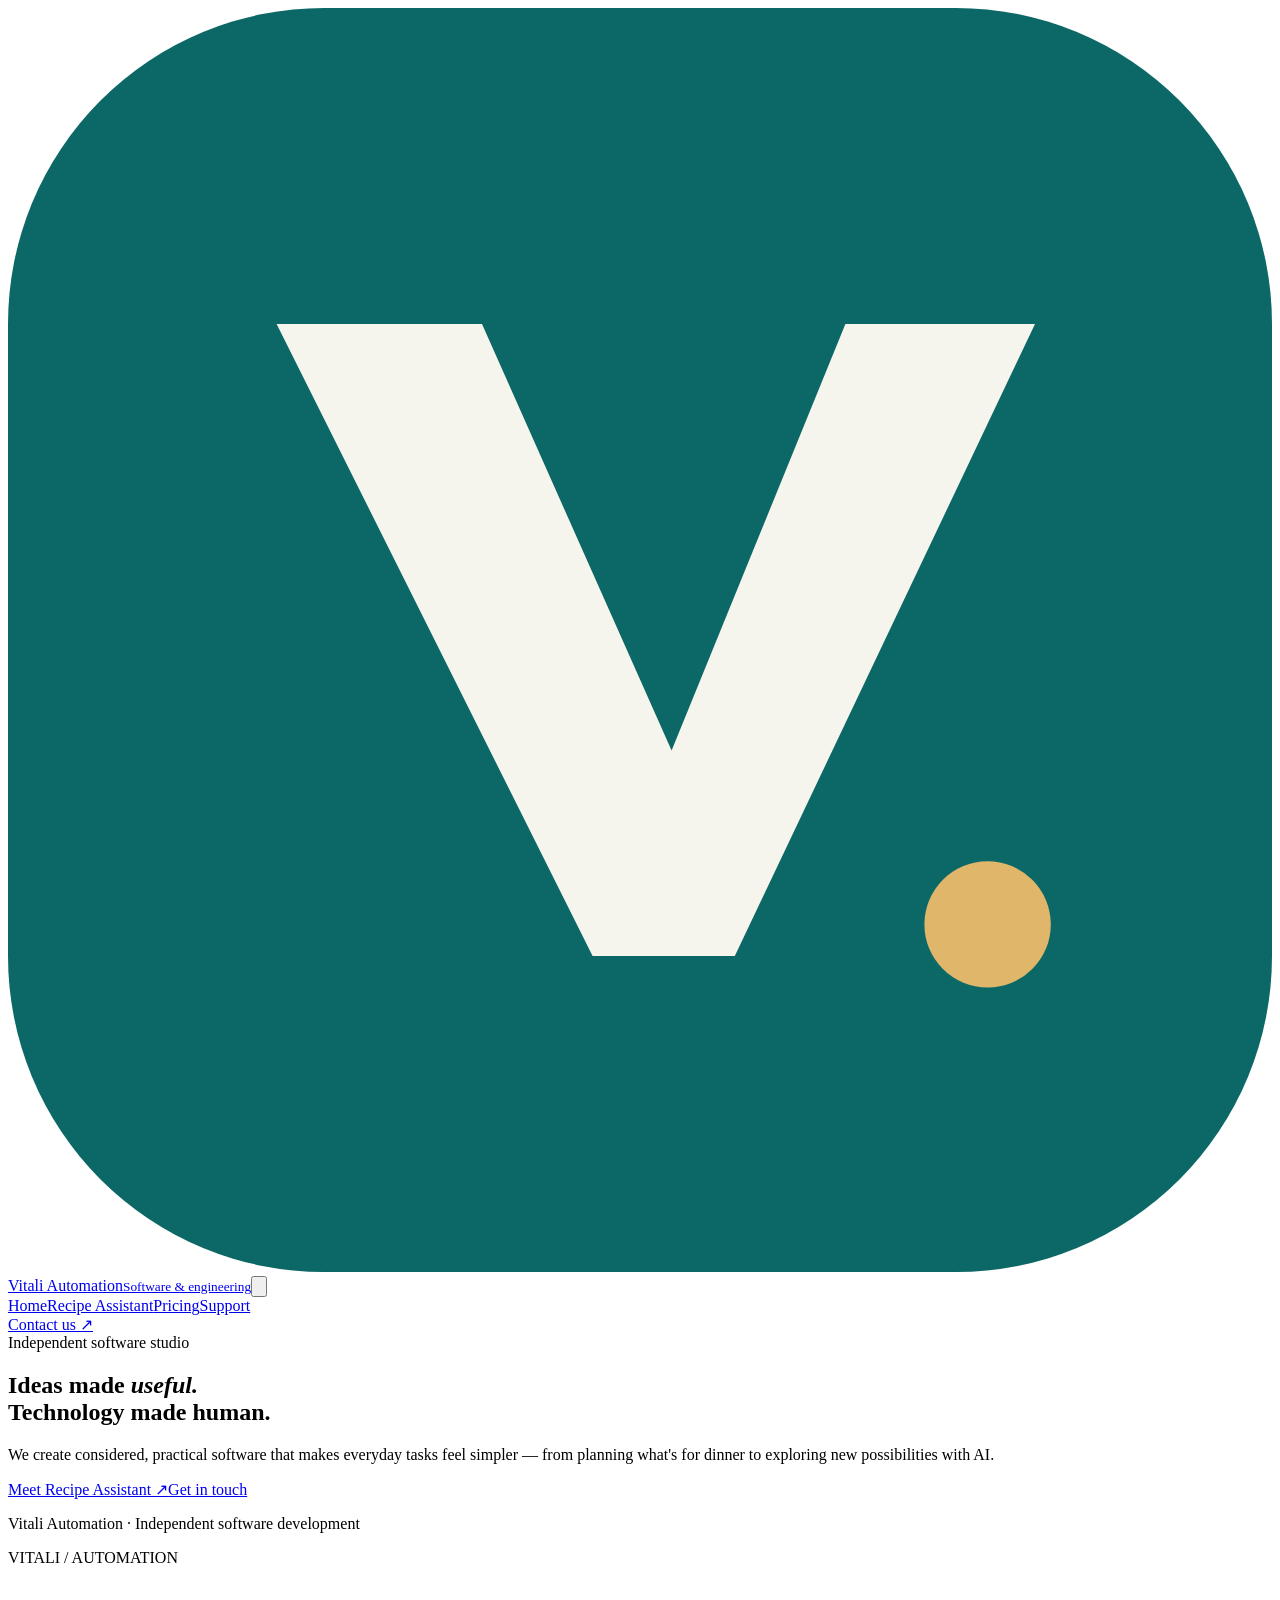
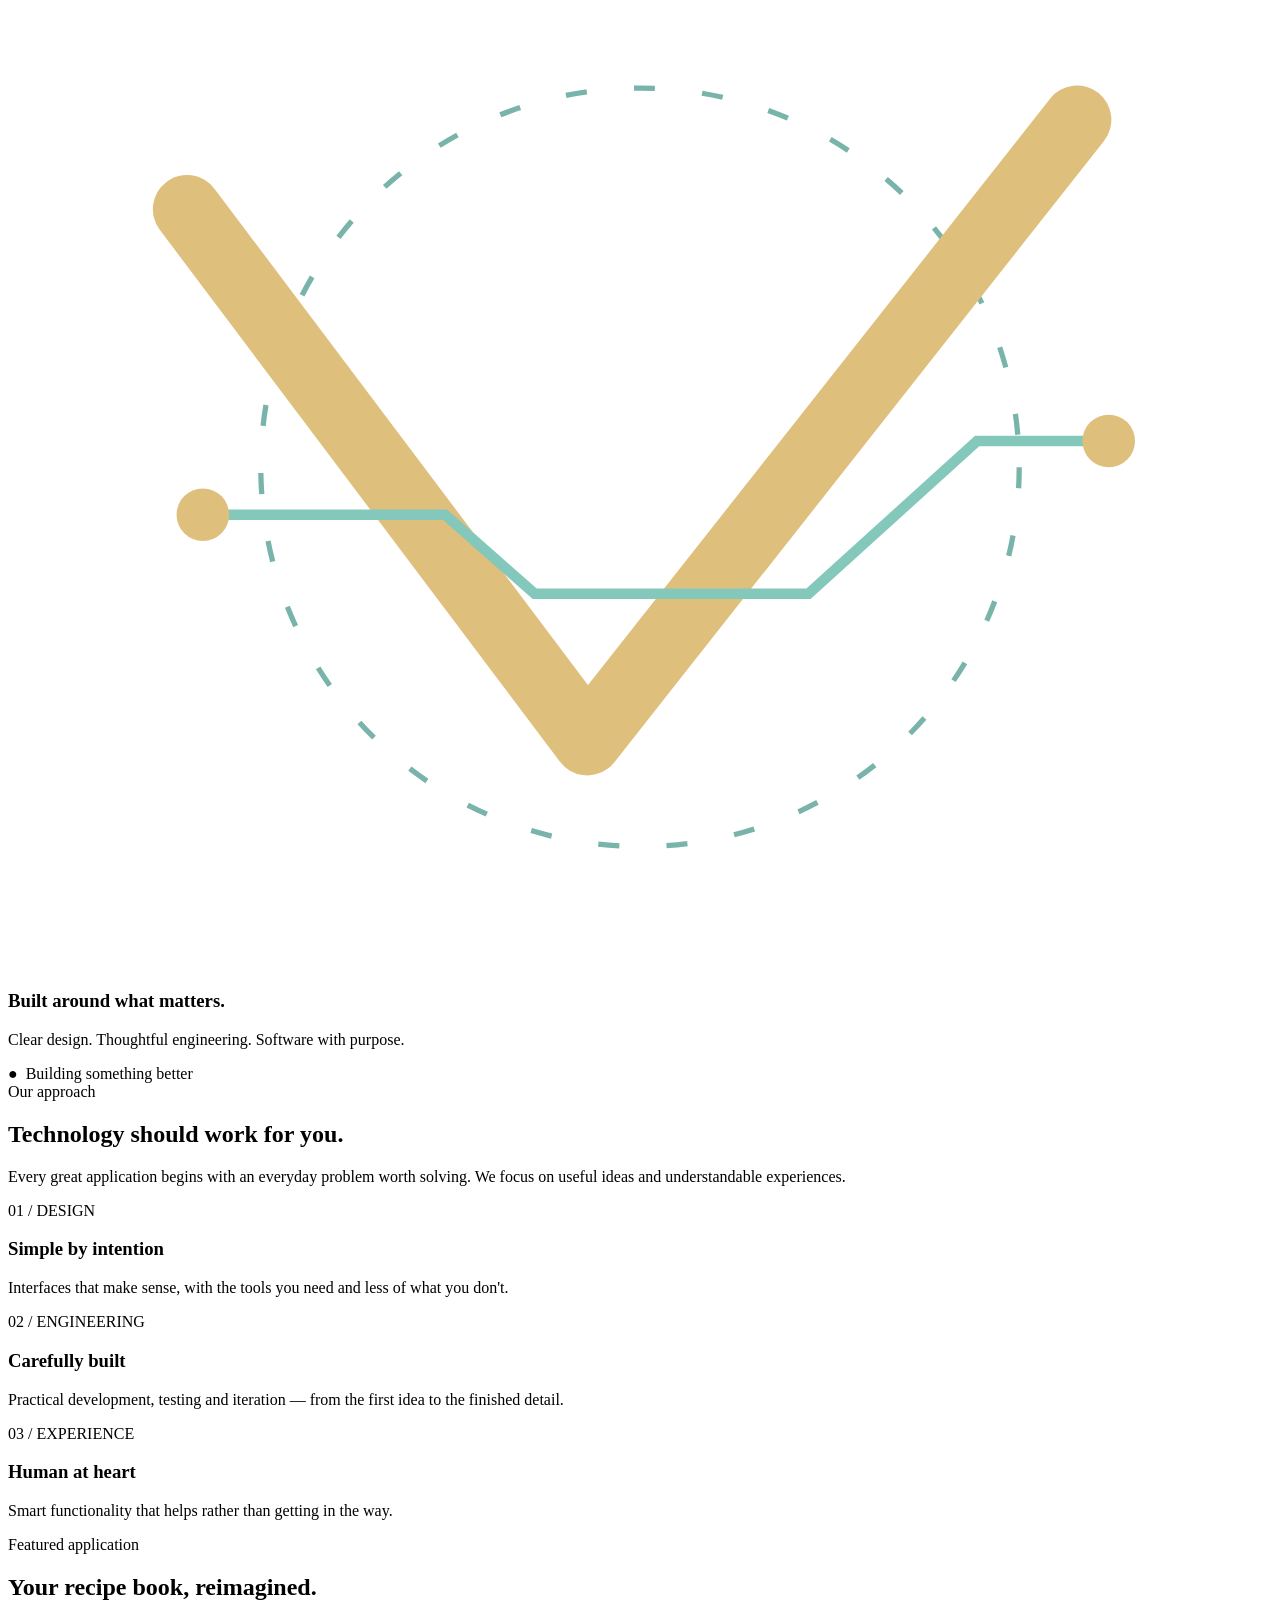
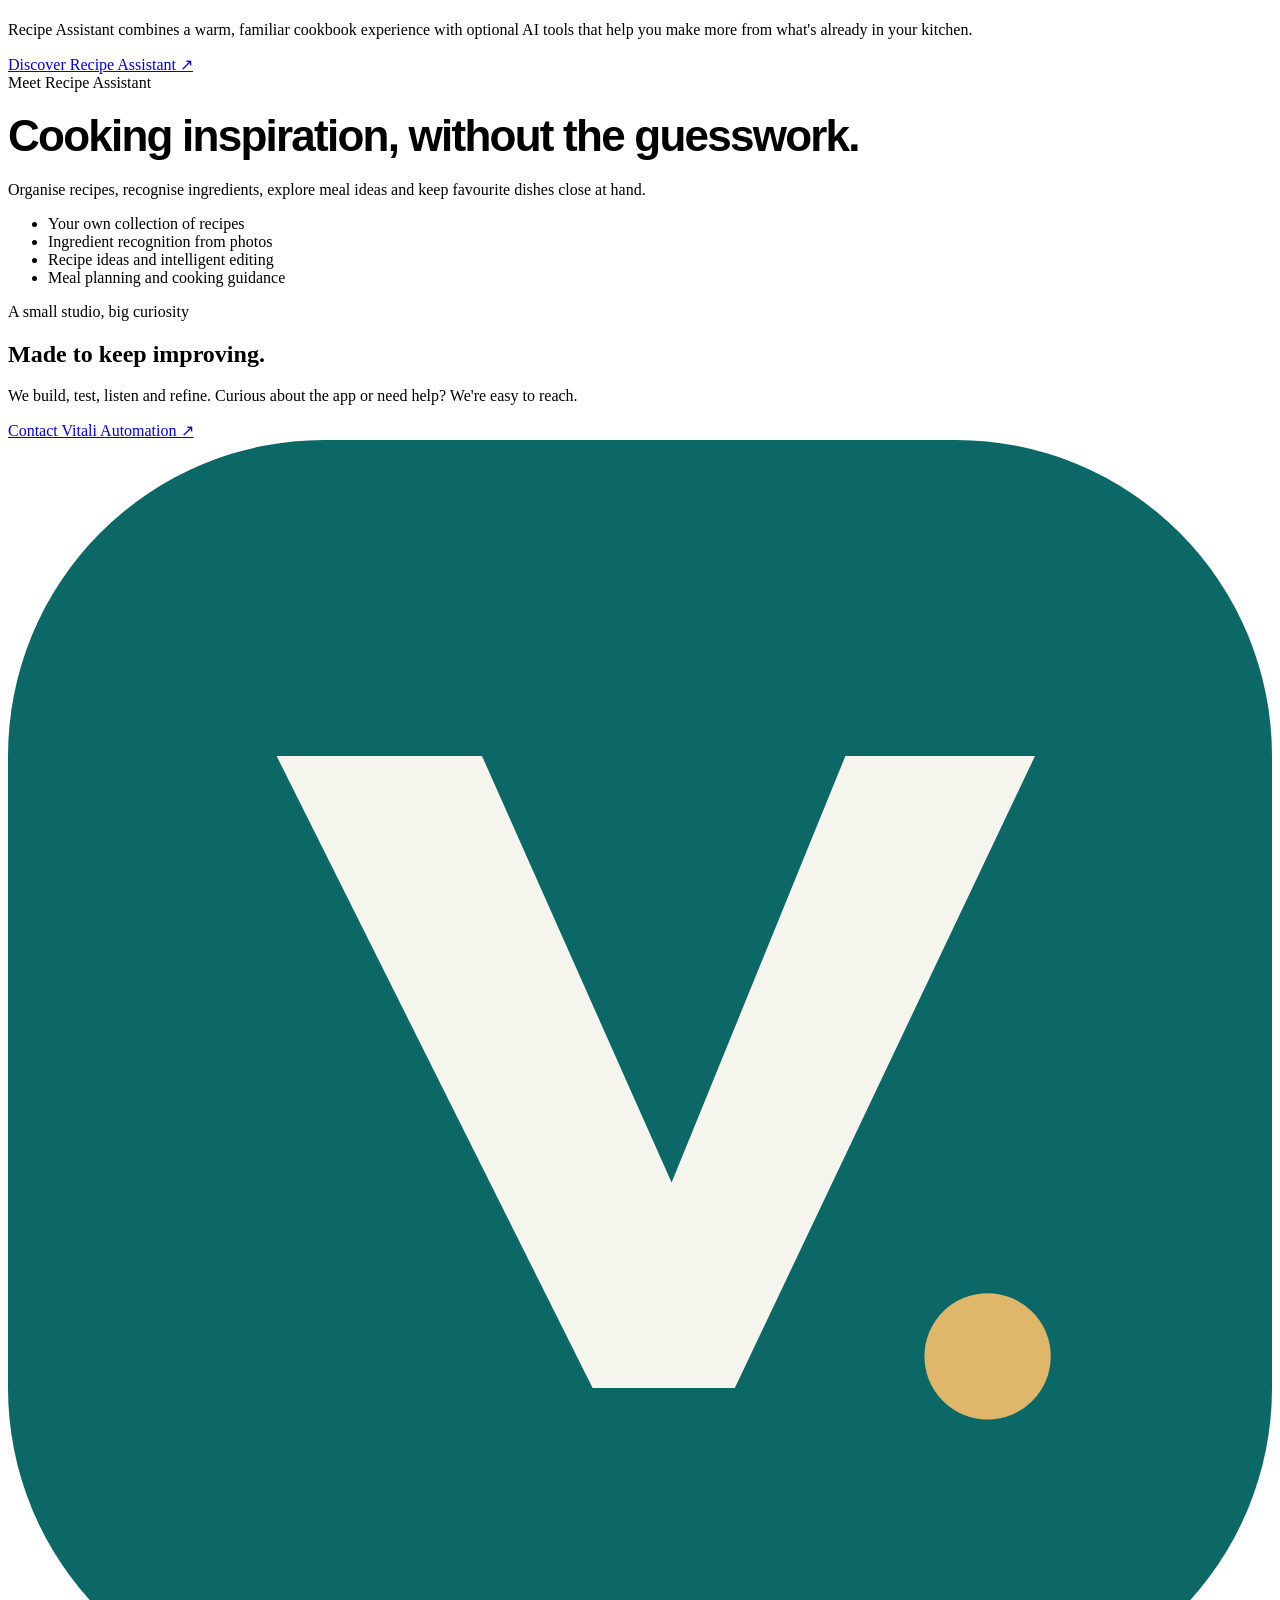
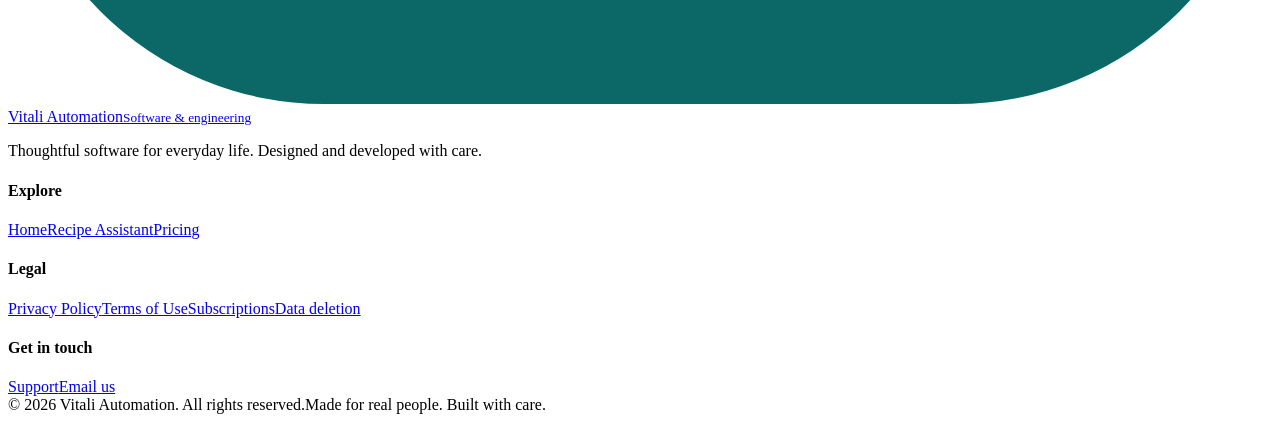
==== index.html @ c5acac18 "Initial Vitali Automation website preview" ====
<!doctype html><html lang="en"><head><meta charset="utf-8"/><meta name="viewport" content="width=device-width, initial-scale=1"/><meta name="robots" content="noindex,nofollow"/><meta name="description" content="Vitali Automation builds thoughtful software and useful AI-powered tools."/><meta name="theme-color" content="#0b6866"/><title>Thoughtful software and practical innovation | Vitali Automation</title><link rel="icon" href="assets/brand.svg" type="image/svg+xml"/><link rel="stylesheet" href="css/site.css"/></head><body class=""><a href="#main" style="position:absolute;left:-10000px;top:0" onfocus="this.style.left='10px'" onblur="this.style.left='-10000px'">Skip to content</a><header class="site-header"><div class="container nav"><a class="brand" href="index.html" aria-label="Vitali Automation home"><svg viewBox="0 0 80 80" aria-hidden="true"><rect width="80" height="80" rx="20" fill="#0b6866"/><path d="M17 20 37 60h9L65 20H53L42 47 30 20z" fill="#f5f4ed"/><circle cx="62" cy="58" r="4" fill="#dfb66a"/></svg><span>Vitali Automation<small>Software & engineering</small></span></a><button class="menu-button" type="button" aria-label="Toggle navigation" aria-expanded="false"><svg viewBox="0 0 24 24" fill="none" stroke="currentColor" stroke-width="2"><path d="M3 6h18M3 12h18M3 18h18"/></svg></button><nav class="navlinks" aria-label="Main navigation"><a href="index.html" aria-current="page">Home</a><a href="recipe-assistant.html">Recipe Assistant</a><a href="subscriptions.html">Pricing</a><a href="support.html">Support</a></nav><a class="nav-action" href="mailto:vitaliautomation@gmail.com">Contact us ↗</a></div></header><main id="main"><section class="hero"><div class="container"><div><div class="eyebrow">Independent software studio</div><h1>Ideas made <em>useful.</em><br/>Technology made human.</h1><p class="lede">We create considered, practical software that makes everyday tasks feel simpler — from planning what's for dinner to exploring new possibilities with AI.</p><div class="hero-actions"><a class="btn primary" href="recipe-assistant.html">Meet Recipe Assistant ↗</a><a class="btn secondary" href="support.html">Get in touch</a></div><p class="tiny-note">Vitali Automation · Independent software development</p></div><div class="visual" aria-hidden="true"><div class="engineering-card"><div class="bar-top"><span>VITALI / AUTOMATION</span><div class="dot-row"><i></i><i></i><i></i></div></div><div class="wire-mark"><svg viewBox="0 0 240 190" fill="none" xmlns="http://www.w3.org/2000/svg"><circle cx="120" cy="95" r="72" stroke="#79b4ab" stroke-width="1" stroke-dasharray="4 9"/><path d="M34 46L110 147L203 29" stroke="#dfbf7c" stroke-width="13" stroke-linecap="round" stroke-linejoin="round"/><path d="M37 104H83L100 119H152L184 90H209" stroke="#84c7bb" stroke-width="2"/><circle cx="37" cy="104" r="5" fill="#dfbf7c"/><circle cx="209" cy="90" r="5" fill="#dfbf7c"/><circle cx="120" cy="95" r="7" fill="#fff"/></svg></div><h3>Built around what matters.</h3><p>Clear design. Thoughtful engineering. Software with purpose.</p></div><div class="float-pill"><span>●</span>&nbsp; Building something better</div></div></div></section><section class="section"><div class="container"><div class="section-head"><div><div class="eyebrow">Our approach</div><h2>Technology should work for you.</h2></div><p>Every great application begins with an everyday problem worth solving. We focus on useful ideas and understandable experiences.</p></div><div class="grid-3"><article class="feature"><span class="num">01 / DESIGN</span><h3>Simple by intention</h3><p>Interfaces that make sense, with the tools you need and less of what you don't.</p></article><article class="feature"><span class="num">02 / ENGINEERING</span><h3>Carefully built</h3><p>Practical development, testing and iteration — from the first idea to the finished detail.</p></article><article class="feature"><span class="num">03 / EXPERIENCE</span><h3>Human at heart</h3><p>Smart functionality that helps rather than getting in the way.</p></article></div></div></section><section class="section tinted"><div class="container split"><div class="dark-panel"><div class="eyebrow">Featured application</div><h2>Your recipe book, reimagined.</h2><p>Recipe Assistant combines a warm, familiar cookbook experience with optional AI tools that help you make more from what's already in your kitchen.</p><a class="btn secondary" href="recipe-assistant.html" style="margin-top:24px">Discover Recipe Assistant ↗</a></div><div><div class="eyebrow">Meet Recipe Assistant</div><h2 style="font:800 clamp(30px,4vw,44px)/1.2 Manrope,sans-serif;letter-spacing:-.04em;margin:18px 0">Cooking inspiration, without the guesswork.</h2><p class="muted">Organise recipes, recognise ingredients, explore meal ideas and keep favourite dishes close at hand.</p><ul class="list-check"><li>Your own collection of recipes</li><li>Ingredient recognition from photos</li><li>Recipe ideas and intelligent editing</li><li>Meal planning and cooking guidance</li></ul></div></div></section><section class="section"><div class="container"><div class="section-head"><div><div class="eyebrow">A small studio, big curiosity</div><h2>Made to keep improving.</h2></div><p>We build, test, listen and refine. Curious about the app or need help? We're easy to reach.</p></div><a class="btn primary" href="support.html">Contact Vitali Automation ↗</a></div></section></main><footer class="footer"><div class="container"><div class="footer-top"><div><a class="brand" href="index.html"><svg viewBox="0 0 80 80" aria-hidden="true"><rect width="80" height="80" rx="20" fill="#0b6866"/><path d="M17 20 37 60h9L65 20H53L42 47 30 20z" fill="#f5f4ed"/><circle cx="62" cy="58" r="4" fill="#dfb66a"/></svg><span>Vitali Automation<small>Software & engineering</small></span></a><p>Thoughtful software for everyday life. Designed and developed with care.</p></div><div><h4>Explore</h4><a href="index.html">Home</a><a href="recipe-assistant.html">Recipe Assistant</a><a href="subscriptions.html">Pricing</a></div><div><h4>Legal</h4><a href="privacy-policy.html">Privacy Policy</a><a href="terms.html">Terms of Use</a><a href="subscriptions.html">Subscriptions</a><a href="data-deletion.html">Data deletion</a></div><div><h4>Get in touch</h4><a href="support.html">Support</a><a href="mailto:vitaliautomation@gmail.com">Email us</a></div></div><div class="footer-bottom"><span>© <span data-year>2026</span> Vitali Automation. All rights reserved.</span><span>Made for real people. Built with care.</span></div></div></footer><script src="js/site.js" defer></script></body></html>
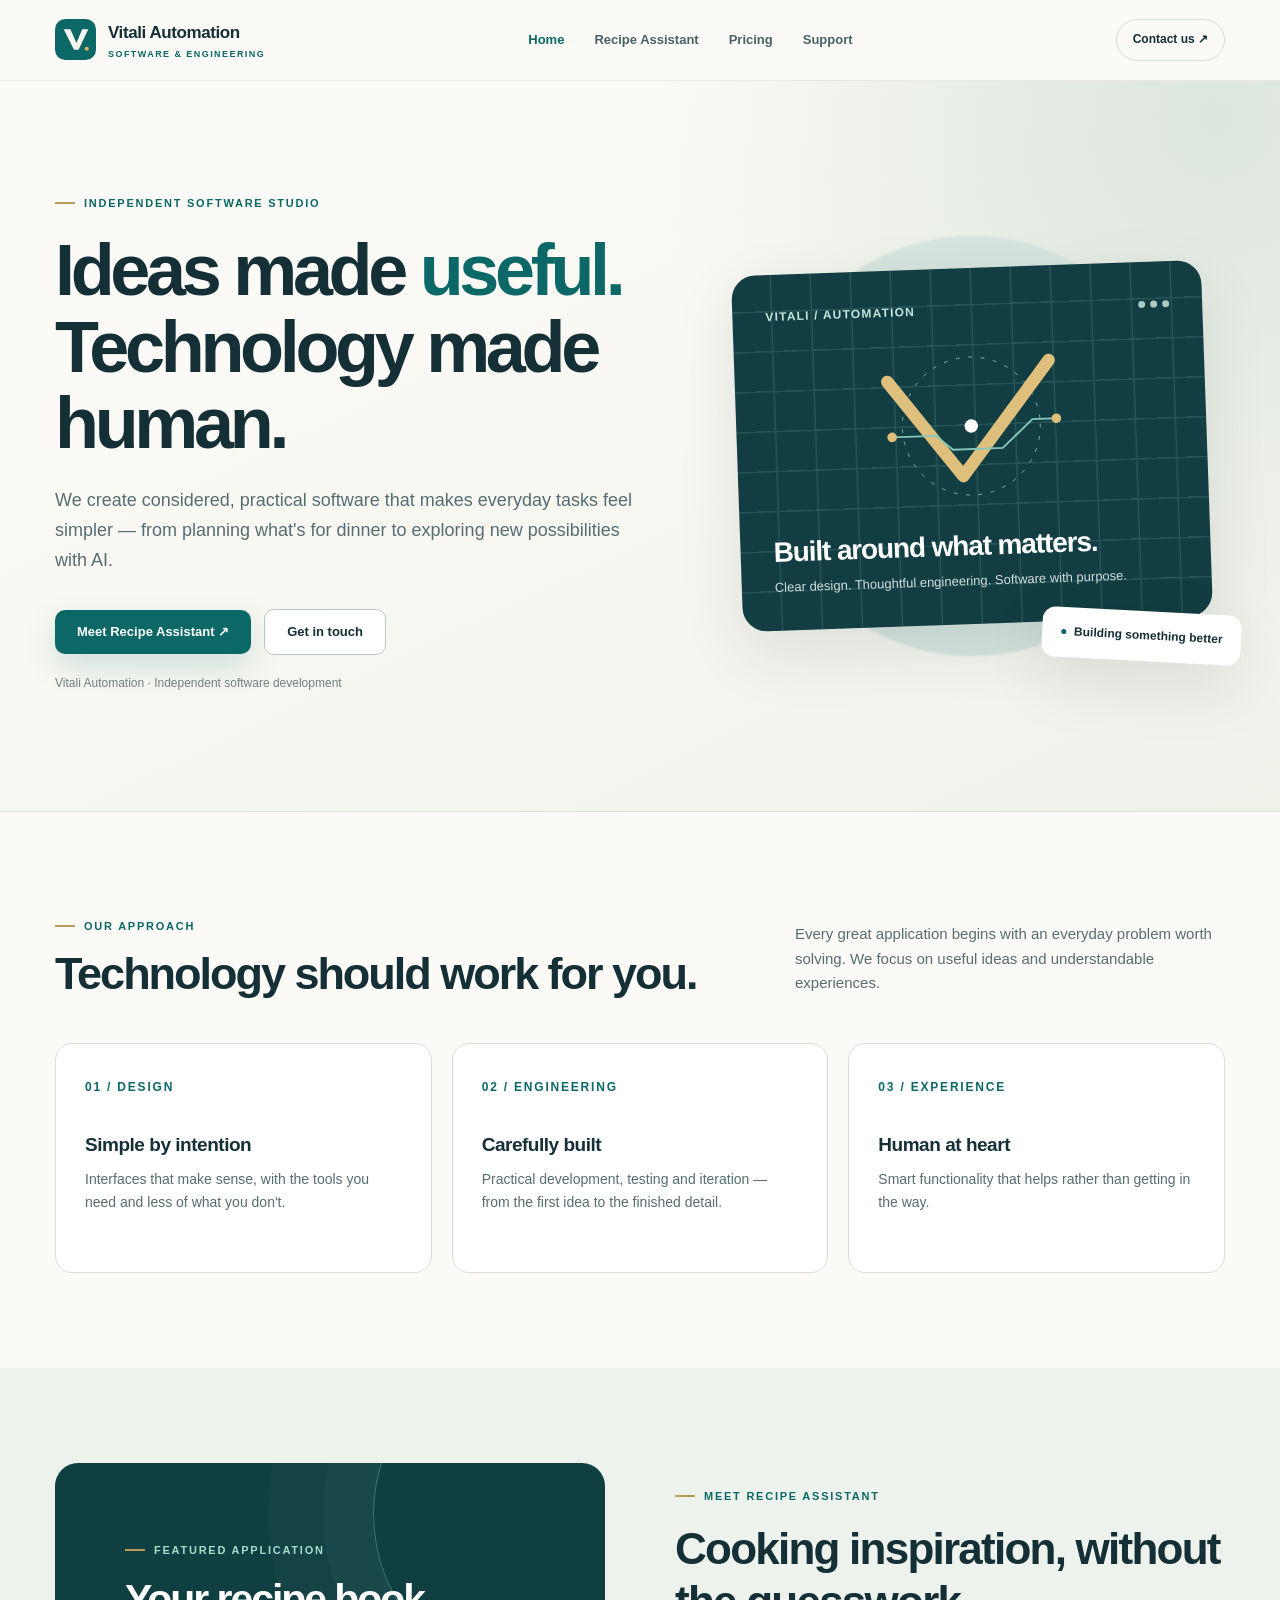
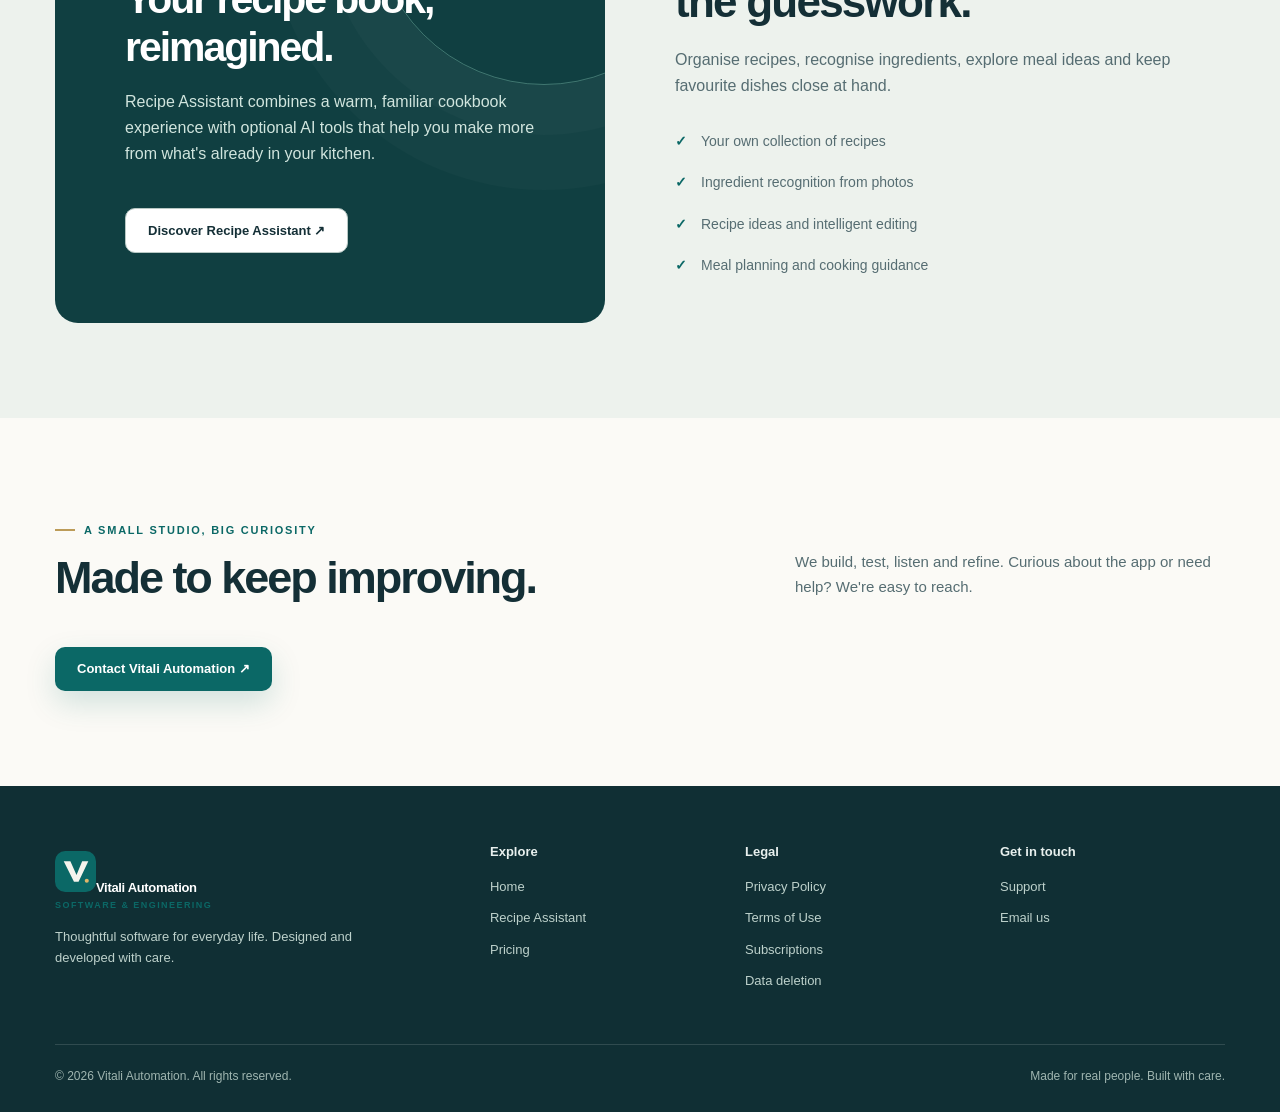
==== commit 26118396: "Add files via upload" ====
--- a/index.html
+++ b/index.html
@@ -1 +1 @@
-<!doctype html><html lang="en"><head><meta charset="utf-8"/><meta name="viewport" content="width=device-width, initial-scale=1"/><meta name="robots" content="noindex,nofollow"/><meta name="description" content="Vitali Automation builds thoughtful software and useful AI-powered tools."/><meta name="theme-color" content="#0b6866"/><title>Thoughtful software and practical innovation | Vitali Automation</title><link rel="icon" href="assets/brand.svg" type="image/svg+xml"/><link rel="stylesheet" href="css/site.css"/></head><body class=""><a href="#main" style="position:absolute;left:-10000px;top:0" onfocus="this.style.left='10px'" onblur="this.style.left='-10000px'">Skip to content</a><header class="site-header"><div class="container nav"><a class="brand" href="index.html" aria-label="Vitali Automation home"><svg viewBox="0 0 80 80" aria-hidden="true"><rect width="80" height="80" rx="20" fill="#0b6866"/><path d="M17 20 37 60h9L65 20H53L42 47 30 20z" fill="#f5f4ed"/><circle cx="62" cy="58" r="4" fill="#dfb66a"/></svg><span>Vitali Automation<small>Software & engineering</small></span></a><button class="menu-button" type="button" aria-label="Toggle navigation" aria-expanded="false"><svg viewBox="0 0 24 24" fill="none" stroke="currentColor" stroke-width="2"><path d="M3 6h18M3 12h18M3 18h18"/></svg></button><nav class="navlinks" aria-label="Main navigation"><a href="index.html" aria-current="page">Home</a><a href="recipe-assistant.html">Recipe Assistant</a><a href="subscriptions.html">Pricing</a><a href="support.html">Support</a></nav><a class="nav-action" href="mailto:vitaliautomation@gmail.com">Contact us ↗</a></div></header><main id="main"><section class="hero"><div class="container"><div><div class="eyebrow">Independent software studio</div><h1>Ideas made <em>useful.</em><br/>Technology made human.</h1><p class="lede">We create considered, practical software that makes everyday tasks feel simpler — from planning what's for dinner to exploring new possibilities with AI.</p><div class="hero-actions"><a class="btn primary" href="recipe-assistant.html">Meet Recipe Assistant ↗</a><a class="btn secondary" href="support.html">Get in touch</a></div><p class="tiny-note">Vitali Automation · Independent software development</p></div><div class="visual" aria-hidden="true"><div class="engineering-card"><div class="bar-top"><span>VITALI / AUTOMATION</span><div class="dot-row"><i></i><i></i><i></i></div></div><div class="wire-mark"><svg viewBox="0 0 240 190" fill="none" xmlns="http://www.w3.org/2000/svg"><circle cx="120" cy="95" r="72" stroke="#79b4ab" stroke-width="1" stroke-dasharray="4 9"/><path d="M34 46L110 147L203 29" stroke="#dfbf7c" stroke-width="13" stroke-linecap="round" stroke-linejoin="round"/><path d="M37 104H83L100 119H152L184 90H209" stroke="#84c7bb" stroke-width="2"/><circle cx="37" cy="104" r="5" fill="#dfbf7c"/><circle cx="209" cy="90" r="5" fill="#dfbf7c"/><circle cx="120" cy="95" r="7" fill="#fff"/></svg></div><h3>Built around what matters.</h3><p>Clear design. Thoughtful engineering. Software with purpose.</p></div><div class="float-pill"><span>●</span>&nbsp; Building something better</div></div></div></section><section class="section"><div class="container"><div class="section-head"><div><div class="eyebrow">Our approach</div><h2>Technology should work for you.</h2></div><p>Every great application begins with an everyday problem worth solving. We focus on useful ideas and understandable experiences.</p></div><div class="grid-3"><article class="feature"><span class="num">01 / DESIGN</span><h3>Simple by intention</h3><p>Interfaces that make sense, with the tools you need and less of what you don't.</p></article><article class="feature"><span class="num">02 / ENGINEERING</span><h3>Carefully built</h3><p>Practical development, testing and iteration — from the first idea to the finished detail.</p></article><article class="feature"><span class="num">03 / EXPERIENCE</span><h3>Human at heart</h3><p>Smart functionality that helps rather than getting in the way.</p></article></div></div></section><section class="section tinted"><div class="container split"><div class="dark-panel"><div class="eyebrow">Featured application</div><h2>Your recipe book, reimagined.</h2><p>Recipe Assistant combines a warm, familiar cookbook experience with optional AI tools that help you make more from what's already in your kitchen.</p><a class="btn secondary" href="recipe-assistant.html" style="margin-top:24px">Discover Recipe Assistant ↗</a></div><div><div class="eyebrow">Meet Recipe Assistant</div><h2 style="font:800 clamp(30px,4vw,44px)/1.2 Manrope,sans-serif;letter-spacing:-.04em;margin:18px 0">Cooking inspiration, without the guesswork.</h2><p class="muted">Organise recipes, recognise ingredients, explore meal ideas and keep favourite dishes close at hand.</p><ul class="list-check"><li>Your own collection of recipes</li><li>Ingredient recognition from photos</li><li>Recipe ideas and intelligent editing</li><li>Meal planning and cooking guidance</li></ul></div></div></section><section class="section"><div class="container"><div class="section-head"><div><div class="eyebrow">A small studio, big curiosity</div><h2>Made to keep improving.</h2></div><p>We build, test, listen and refine. Curious about the app or need help? We're easy to reach.</p></div><a class="btn primary" href="support.html">Contact Vitali Automation ↗</a></div></section></main><footer class="footer"><div class="container"><div class="footer-top"><div><a class="brand" href="index.html"><svg viewBox="0 0 80 80" aria-hidden="true"><rect width="80" height="80" rx="20" fill="#0b6866"/><path d="M17 20 37 60h9L65 20H53L42 47 30 20z" fill="#f5f4ed"/><circle cx="62" cy="58" r="4" fill="#dfb66a"/></svg><span>Vitali Automation<small>Software & engineering</small></span></a><p>Thoughtful software for everyday life. Designed and developed with care.</p></div><div><h4>Explore</h4><a href="index.html">Home</a><a href="recipe-assistant.html">Recipe Assistant</a><a href="subscriptions.html">Pricing</a></div><div><h4>Legal</h4><a href="privacy-policy.html">Privacy Policy</a><a href="terms.html">Terms of Use</a><a href="subscriptions.html">Subscriptions</a><a href="data-deletion.html">Data deletion</a></div><div><h4>Get in touch</h4><a href="support.html">Support</a><a href="mailto:vitaliautomation@gmail.com">Email us</a></div></div><div class="footer-bottom"><span>© <span data-year>2026</span> Vitali Automation. All rights reserved.</span><span>Made for real people. Built with care.</span></div></div></footer><script src="js/site.js" defer></script></body></html>+<!doctype html><html lang="en"><head><meta charset="utf-8"/><meta name="viewport" content="width=device-width, initial-scale=1"/><meta name="robots" content="noindex,nofollow"/><meta name="description" content="Vitali Automation builds thoughtful software and useful AI-powered tools."/><meta name="theme-color" content="#0b6866"/><title>Thoughtful software and practical innovation | Vitali Automation</title><link rel="icon" href="brand.svg" type="image/svg+xml"/><link rel="stylesheet" href="site.css"/></head><body class=""><a href="#main" style="position:absolute;left:-10000px;top:0" onfocus="this.style.left='10px'" onblur="this.style.left='-10000px'">Skip to content</a><header class="site-header"><div class="container nav"><a class="brand" href="index.html" aria-label="Vitali Automation home"><svg viewBox="0 0 80 80" aria-hidden="true"><rect width="80" height="80" rx="20" fill="#0b6866"/><path d="M17 20 37 60h9L65 20H53L42 47 30 20z" fill="#f5f4ed"/><circle cx="62" cy="58" r="4" fill="#dfb66a"/></svg><span>Vitali Automation<small>Software & engineering</small></span></a><button class="menu-button" type="button" aria-label="Toggle navigation" aria-expanded="false"><svg viewBox="0 0 24 24" fill="none" stroke="currentColor" stroke-width="2"><path d="M3 6h18M3 12h18M3 18h18"/></svg></button><nav class="navlinks" aria-label="Main navigation"><a href="index.html" aria-current="page">Home</a><a href="recipe-assistant.html">Recipe Assistant</a><a href="subscriptions.html">Pricing</a><a href="support.html">Support</a></nav><a class="nav-action" href="mailto:vitaliautomation@gmail.com">Contact us ↗</a></div></header><main id="main"><section class="hero"><div class="container"><div><div class="eyebrow">Independent software studio</div><h1>Ideas made <em>useful.</em><br/>Technology made human.</h1><p class="lede">We create considered, practical software that makes everyday tasks feel simpler — from planning what's for dinner to exploring new possibilities with AI.</p><div class="hero-actions"><a class="btn primary" href="recipe-assistant.html">Meet Recipe Assistant ↗</a><a class="btn secondary" href="support.html">Get in touch</a></div><p class="tiny-note">Vitali Automation · Independent software development</p></div><div class="visual" aria-hidden="true"><div class="engineering-card"><div class="bar-top"><span>VITALI / AUTOMATION</span><div class="dot-row"><i></i><i></i><i></i></div></div><div class="wire-mark"><svg viewBox="0 0 240 190" fill="none" xmlns="http://www.w3.org/2000/svg"><circle cx="120" cy="95" r="72" stroke="#79b4ab" stroke-width="1" stroke-dasharray="4 9"/><path d="M34 46L110 147L203 29" stroke="#dfbf7c" stroke-width="13" stroke-linecap="round" stroke-linejoin="round"/><path d="M37 104H83L100 119H152L184 90H209" stroke="#84c7bb" stroke-width="2"/><circle cx="37" cy="104" r="5" fill="#dfbf7c"/><circle cx="209" cy="90" r="5" fill="#dfbf7c"/><circle cx="120" cy="95" r="7" fill="#fff"/></svg></div><h3>Built around what matters.</h3><p>Clear design. Thoughtful engineering. Software with purpose.</p></div><div class="float-pill"><span>●</span>&nbsp; Building something better</div></div></div></section><section class="section"><div class="container"><div class="section-head"><div><div class="eyebrow">Our approach</div><h2>Technology should work for you.</h2></div><p>Every great application begins with an everyday problem worth solving. We focus on useful ideas and understandable experiences.</p></div><div class="grid-3"><article class="feature"><span class="num">01 / DESIGN</span><h3>Simple by intention</h3><p>Interfaces that make sense, with the tools you need and less of what you don't.</p></article><article class="feature"><span class="num">02 / ENGINEERING</span><h3>Carefully built</h3><p>Practical development, testing and iteration — from the first idea to the finished detail.</p></article><article class="feature"><span class="num">03 / EXPERIENCE</span><h3>Human at heart</h3><p>Smart functionality that helps rather than getting in the way.</p></article></div></div></section><section class="section tinted"><div class="container split"><div class="dark-panel"><div class="eyebrow">Featured application</div><h2>Your recipe book, reimagined.</h2><p>Recipe Assistant combines a warm, familiar cookbook experience with optional AI tools that help you make more from what's already in your kitchen.</p><a class="btn secondary" href="recipe-assistant.html" style="margin-top:24px">Discover Recipe Assistant ↗</a></div><div><div class="eyebrow">Meet Recipe Assistant</div><h2 style="font:800 clamp(30px,4vw,44px)/1.2 Manrope,sans-serif;letter-spacing:-.04em;margin:18px 0">Cooking inspiration, without the guesswork.</h2><p class="muted">Organise recipes, recognise ingredients, explore meal ideas and keep favourite dishes close at hand.</p><ul class="list-check"><li>Your own collection of recipes</li><li>Ingredient recognition from photos</li><li>Recipe ideas and intelligent editing</li><li>Meal planning and cooking guidance</li></ul></div></div></section><section class="section"><div class="container"><div class="section-head"><div><div class="eyebrow">A small studio, big curiosity</div><h2>Made to keep improving.</h2></div><p>We build, test, listen and refine. Curious about the app or need help? We're easy to reach.</p></div><a class="btn primary" href="support.html">Contact Vitali Automation ↗</a></div></section></main><footer class="footer"><div class="container"><div class="footer-top"><div><a class="brand" href="index.html"><svg viewBox="0 0 80 80" aria-hidden="true"><rect width="80" height="80" rx="20" fill="#0b6866"/><path d="M17 20 37 60h9L65 20H53L42 47 30 20z" fill="#f5f4ed"/><circle cx="62" cy="58" r="4" fill="#dfb66a"/></svg><span>Vitali Automation<small>Software & engineering</small></span></a><p>Thoughtful software for everyday life. Designed and developed with care.</p></div><div><h4>Explore</h4><a href="index.html">Home</a><a href="recipe-assistant.html">Recipe Assistant</a><a href="subscriptions.html">Pricing</a></div><div><h4>Legal</h4><a href="privacy-policy.html">Privacy Policy</a><a href="terms.html">Terms of Use</a><a href="subscriptions.html">Subscriptions</a><a href="data-deletion.html">Data deletion</a></div><div><h4>Get in touch</h4><a href="support.html">Support</a><a href="mailto:vitaliautomation@gmail.com">Email us</a></div></div><div class="footer-bottom"><span>© <span data-year>2026</span> Vitali Automation. All rights reserved.</span><span>Made for real people. Built with care.</span></div></div></footer><script src="site.js" defer></script></body></html>
--- a/site.css
+++ b/site.css
@@ -0,0 +1,5 @@
+:root{--ink:#142f36;--muted:#566d72;--teal:#0b6866;--teal2:#087d75;--sand:#f4f0e6;--cream:#fbfaf6;--line:#d8ded9;--gold:#bc9b58;--rust:#a5653f;--white:#fff;--shadow:0 22px 64px rgba(15,40,41,.10)}
+*{box-sizing:border-box}html{scroll-behavior:smooth}body{margin:0;font-family:'DM Sans',Arial,sans-serif;color:var(--ink);background:var(--cream);line-height:1.65}a{color:inherit;text-decoration:none}button{font:inherit}a:focus-visible,button:focus-visible{outline:3px solid #f3bb59;outline-offset:3px}img{max-width:100%}.container{width:min(1170px,calc(100% - 44px));margin-inline:auto}.site-header{position:sticky;top:0;z-index:40;background:rgba(251,250,246,.96);border-bottom:1px solid rgba(20,47,54,.08);backdrop-filter:blur(20px)}.nav{min-height:80px;display:flex;align-items:center;justify-content:space-between;gap:25px}.brand{display:flex;gap:12px;align-items:center;font-family:Manrope,sans-serif;font-size:17px;font-weight:800;letter-spacing:-.025em;white-space:nowrap}.brand svg{width:41px;height:41px}.brand small{display:block;font-size:9px;letter-spacing:.16em;font-weight:800;text-transform:uppercase;color:var(--teal)}.navlinks{display:flex;gap:30px;align-items:center}.navlinks a{font-size:13px;font-weight:700;color:#486267}.navlinks a:hover,.navlinks a[aria-current=page]{color:var(--teal)}.nav .nav-action{border:1px solid var(--line);padding:10px 16px;border-radius:100px;font-size:12px;font-weight:800;white-space:nowrap}.menu-button{display:none;border:0;background:transparent;padding:9px;cursor:pointer}.menu-button svg{height:24px;width:24px}.eyebrow{display:inline-flex;gap:9px;align-items:center;text-transform:uppercase;letter-spacing:.16em;color:var(--teal);font-weight:800;font-size:11px}.eyebrow::before{content:'';width:20px;height:2px;background:var(--gold)}.hero{position:relative;overflow:hidden;background:radial-gradient(circle at 95% 5%,#dce6dc 0,transparent 40%),linear-gradient(155deg,#fbfaf6 26%,#f0f1e9 100%);border-bottom:1px solid var(--line)}.hero .container{display:grid;grid-template-columns:1.08fr .92fr;align-items:center;gap:70px;padding-block:105px 105px}.hero h1,.page-hero h1{font:800 clamp(44px,5.7vw,72px)/1.06 Manrope,sans-serif;letter-spacing:-.06em;margin:20px 0 25px}.hero h1 em{font-style:normal;color:var(--teal)}.lede{font-size:18px;color:var(--muted);max-width:580px}.hero-actions{display:flex;gap:13px;align-items:center;flex-wrap:wrap;margin-top:34px}.btn{display:inline-flex;align-items:center;justify-content:center;border-radius:10px;padding:14px 22px;font-weight:800;font-size:13px;line-height:1.2;transition:transform .2s,box-shadow .2s}.btn:hover{transform:translateY(-2px)}.btn.primary{background:var(--teal);color:#fff;box-shadow:0 12px 30px rgba(8,104,102,.17)}.btn.secondary{border:1px solid #b8c8c4;background:#fff;color:var(--ink)}.tiny-note{font-size:12px;color:#718080;margin-top:19px}.visual{position:relative;min-height:500px;display:grid;place-items:center}.visual::before{content:'';position:absolute;width:420px;height:420px;border-radius:50%;background:#d5e4de;filter:blur(1px)}.engineering-card{position:relative;width:min(100%,470px);background:#123d42;border-radius:24px;padding:33px;box-shadow:var(--shadow);color:white;transform:rotate(-2deg);overflow:hidden}.engineering-card::after{content:'';position:absolute;inset:0;pointer-events:none;opacity:.17;background:repeating-linear-gradient(90deg,transparent 0 38px,#8dd1c2 39px 40px),repeating-linear-gradient(0deg,transparent 0 38px,#8dd1c2 39px 40px)}.engineering-card>*{position:relative;z-index:1}.bar-top{display:flex;justify-content:space-between;align-items:center;color:#c5e6dc;font-size:12px;font-weight:800;letter-spacing:.1em}.dot-row{display:flex;gap:5px}.dot-row i{height:7px;width:7px;border-radius:50%;background:#aacac3}.wire-mark{display:grid;place-items:center;height:210px}.wire-mark svg{width:230px;height:190px;overflow:visible}.engineering-card h3{font:800 28px/1.1 Manrope,sans-serif;letter-spacing:-.04em;margin:0 0 8px}.engineering-card p{font-size:13px;color:#d3dfdc;margin:0}.float-pill{position:absolute;right:-16px;bottom:35px;z-index:3;background:white;color:var(--ink);padding:15px 18px;border-radius:13px;box-shadow:var(--shadow);font-weight:800;font-size:12px;transform:rotate(3deg)}.float-pill span{color:var(--teal)}.section{padding-block:95px}.section.tinted{background:#edf2ed}.section-head{display:flex;justify-content:space-between;gap:28px;align-items:end;margin-bottom:32px}.section-head h2{font:800 clamp(29px,3.7vw,45px)/1.14 Manrope,sans-serif;letter-spacing:-.045em;margin:12px 0}.section-head p{color:var(--muted);max-width:430px;font-size:15px}.grid-3{display:grid;grid-template-columns:repeat(3,1fr);gap:20px}.feature{background:white;border:1px solid var(--line);border-radius:17px;padding:29px;min-height:230px;transition:transform .2s,box-shadow .2s}.feature:hover{transform:translateY(-4px);box-shadow:0 12px 32px #123b3511}.feature .num{color:var(--teal);font-size:12px;letter-spacing:.15em;font-weight:800}.feature h3{font:800 19px/1.3 Manrope,sans-serif;letter-spacing:-.025em;margin:34px 0 10px}.feature p{color:var(--muted);margin:0;font-size:14px}.split{display:grid;grid-template-columns:1fr 1fr;align-items:center;gap:70px}.dark-panel{background:#103f41;color:white;padding:70px;border-radius:23px;position:relative;overflow:hidden}.dark-panel:after{content:'';position:absolute;right:-110px;top:-120px;width:340px;height:340px;border:1px solid #79b6a777;border-radius:50%;box-shadow:0 0 0 50px #ffffff05,0 0 0 105px #ffffff05}.dark-panel>*{position:relative;z-index:1}.dark-panel .eyebrow{color:#a8dbca}.dark-panel h2{font:800 41px/1.16 Manrope,sans-serif;letter-spacing:-.05em;margin:17px 0}.dark-panel p{color:#d1e5de}.list-check{list-style:none;padding:0;margin:22px 0}.list-check li{padding:9px 0 9px 26px;position:relative;font-size:14px;color:var(--muted)}.list-check li:before{content:'✓';position:absolute;left:0;color:var(--teal);font-weight:800}.footer{padding:55px 0 25px;background:#102f34;color:#e8f0ee}.footer-top{display:grid;grid-template-columns:1.8fr 1fr 1fr 1fr;gap:30px;padding-bottom:42px}.footer h4{font-size:13px;margin:0 0 14px}.footer a{display:block;font-size:13px;margin:10px 0;color:#bdd1cb}.footer a:hover{color:white}.footer p{font-size:13px;color:#bdd1cb;max-width:320px}.footer .brand{color:white}.footer-bottom{display:flex;align-items:center;justify-content:space-between;border-top:1px solid #ffffff22;padding-top:22px;color:#9fb5b0;font-size:12px;gap:12px}.page-hero{background:linear-gradient(145deg,#eaf0ea,#fbf9f3);padding:83px 0 75px;border-bottom:1px solid var(--line)}.page-hero h1{max-width:830px}.page-hero .lede{max-width:730px}.content{max-width:850px;margin:0 auto;padding:68px 0 100px}.content h2{font:800 24px/1.3 Manrope,sans-serif;letter-spacing:-.025em;margin:35px 0 10px}.content h3{font:800 17px Manrope,sans-serif}.content p,.content li{color:#465e62;font-size:15px}.content a{color:var(--teal);text-decoration:underline;text-underline-offset:3px}.content ul{padding-left:22px}.notice{background:#fff5df;border:1px solid #ead5a9;border-radius:12px;padding:15px 18px;color:#7a5530;font-size:13px;margin:25px 0}.notice strong{display:block;margin-bottom:3px;color:#654321}.recipe-hero{background:#f3ebdb;padding:84px 0}.recipe-hero .split{gap:45px}.recipe-hero h1{font:700 clamp(40px,5vw,65px)/1.1 'Playfair Display',Georgia,serif;letter-spacing:-.03em;margin:18px 0}.recipe-hero .lede{font-size:16px}.book{max-width:460px;margin:auto;transform:rotate(3deg);background:#fff7e8;border:13px solid #603d2d;border-left-width:30px;border-radius:15px 26px 26px 15px;padding:28px 25px;box-shadow:24px 24px 65px #7b644344, inset 6px 0 22px #af8c4a18;min-height:360px}.book .chapter{text-transform:uppercase;letter-spacing:.18em;color:#9d7e57;font-size:10px;font-weight:800}.book h3{font:700 30px 'Playfair Display',Georgia,serif;color:#603d2d;margin:10px 0}.book small{display:block;color:#9d7654}.book-art{font-size:95px;text-align:center;margin:14px auto}.book-footer{border-top:1px solid #d5bfa0;padding-top:12px;color:#80583e;font-size:12px}.status-chip{display:inline-flex;background:#f6ead5;color:#8c643e;border:1px solid #e2c9a2;border-radius:40px;padding:7px 12px;font-size:11px;font-weight:800;letter-spacing:.04em}.price-card{background:#fff;border:1px solid var(--line);border-radius:22px;padding:34px;max-width:610px;box-shadow:var(--shadow)}.price-card .price{font:800 60px/1.1 Manrope,sans-serif;letter-spacing:-.06em}.price-card .price span{font:600 15px 'DM Sans',sans-serif;color:var(--muted);letter-spacing:0}.subline{color:var(--muted);font-size:14px}.faq details{border-bottom:1px solid var(--line);padding:16px 0}.faq summary{cursor:pointer;font-weight:800}.faq details p{font-size:14px;color:var(--muted);margin:10px 0}.support-card{background:#edf3ee;border:1px solid var(--line);border-radius:22px;padding:32px;max-width:640px}.support-card a{font-size:20px;font-weight:800;overflow-wrap:anywhere}.muted{color:var(--muted)}.callout{background:#fff;border:1px solid var(--line);padding:28px;border-radius:18px}.two-cards{display:grid;grid-template-columns:1fr 1fr;gap:22px}.tag-line{display:flex;align-items:center;flex-wrap:wrap;gap:10px;margin-top:24px}.tag-line span{border:1px solid #c5d7ce;border-radius:50px;padding:7px 13px;background:#ffffff9c;font-size:11px;font-weight:800;color:var(--teal)}
+@media(max-width:980px){.hero .container,.split{grid-template-columns:1fr;gap:25px}.hero .container{padding-block:70px}.visual{min-height:430px}.footer-top{grid-template-columns:repeat(2,1fr)}.grid-3{grid-template-columns:repeat(2,1fr)}.navlinks{gap:17px}.navlinks a{font-size:12px}.dark-panel{padding:44px}}
+@media(max-width:670px){.container{width:calc(100% - 34px)}.nav{min-height:67px}.menu-button{display:block}.navlinks{display:none;position:absolute;left:0;right:0;top:66px;padding:18px 22px 25px;background:var(--cream);border-bottom:1px solid var(--line);box-shadow:var(--shadow);flex-direction:column;align-items:stretch}.navlinks.open{display:flex}.navlinks a{padding:7px 0;font-size:14px}.nav-action{display:none}.hero h1,.page-hero h1{font-size:40px}.hero .container{padding:55px 0}.visual{min-height:350px}.visual::before{width:290px;height:290px}.engineering-card{width:90%;padding:22px}.wire-mark{height:155px}.wire-mark svg{width:180px;height:150px}.float-pill{right:-3px;bottom:7px}.section{padding-block:65px}.section-head{display:block}.grid-3,.two-cards{grid-template-columns:1fr}.split{gap:30px}.dark-panel{padding:33px}.footer-top{grid-template-columns:1fr 1fr;gap:25px}.footer-top>div:first-child{grid-column:1 / -1}.footer-bottom{display:block}.recipe-hero{padding:55px 0}.book{max-width:340px;margin:20px auto;min-height:315px}.book-art{font-size:70px}.price-card .price{font-size:46px}}
+@media(prefers-reduced-motion:reduce){html{scroll-behavior:auto}*{transition:none!important}}
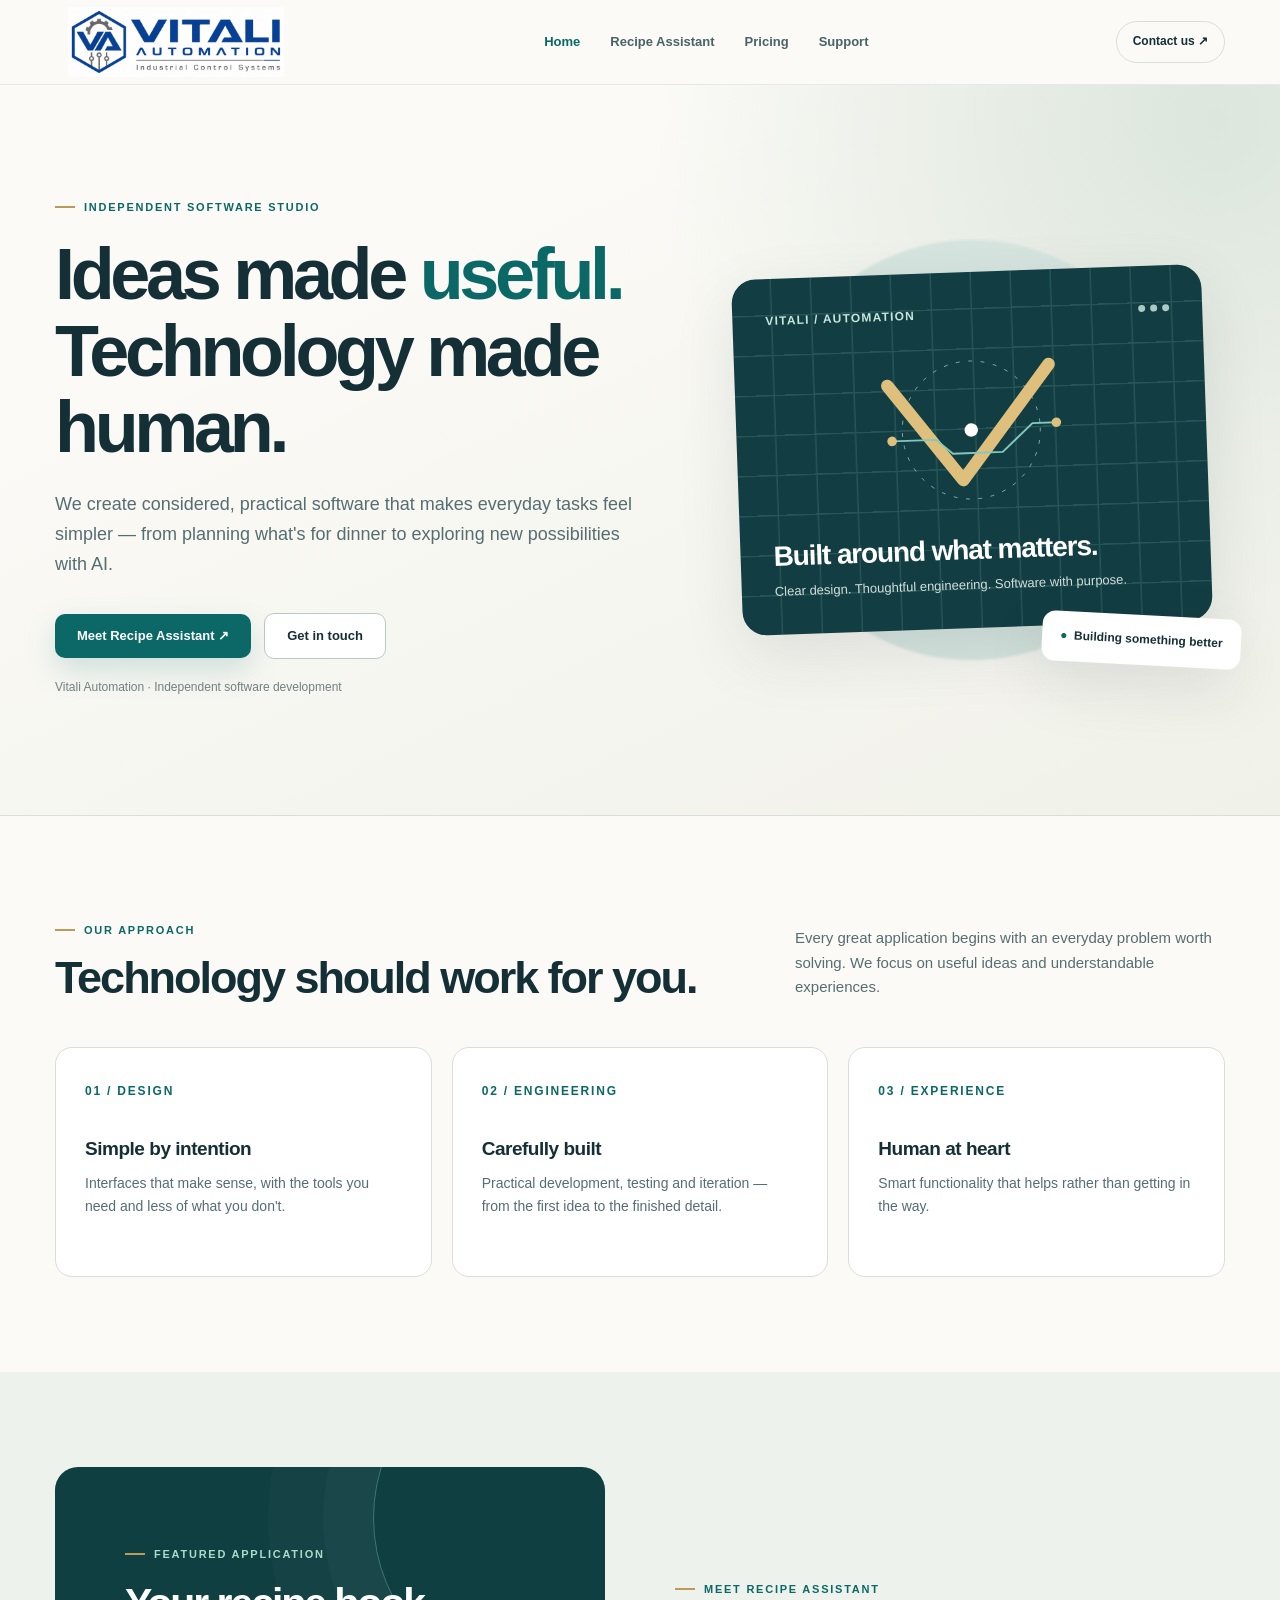
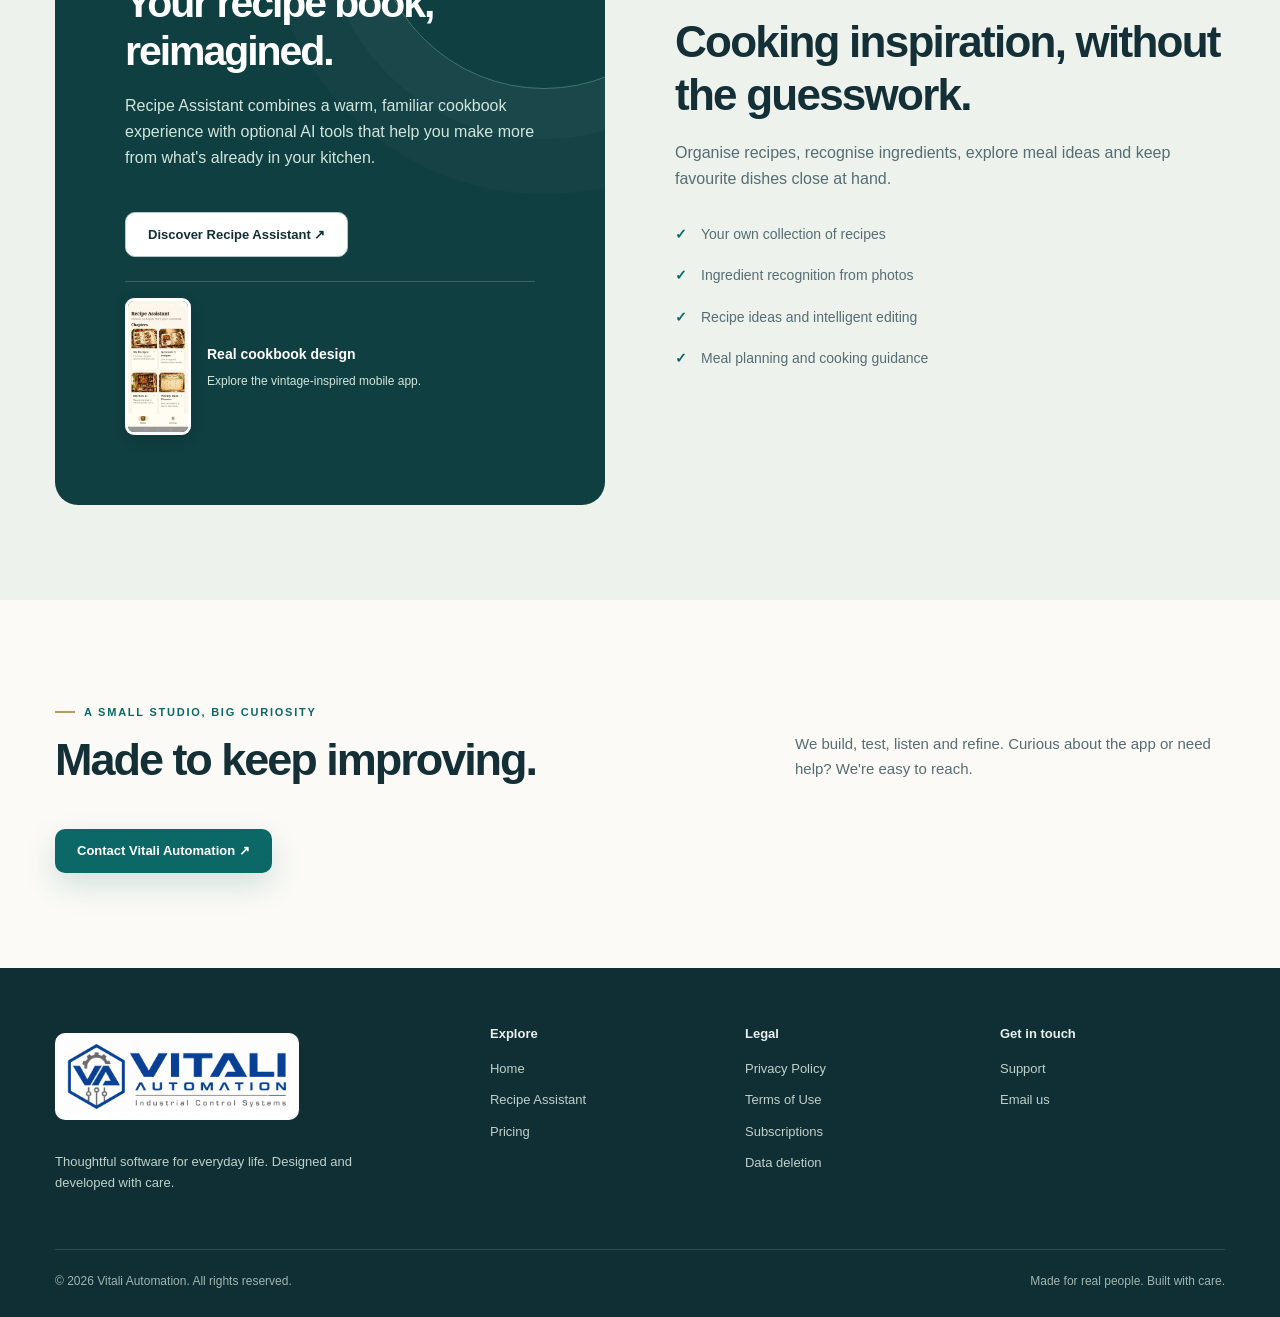
==== commit 436d7ba8: "Official logo and Recipe Assistant screenshots" ====
--- a/index.html
+++ b/index.html
@@ -1 +1 @@
-<!doctype html><html lang="en"><head><meta charset="utf-8"/><meta name="viewport" content="width=device-width, initial-scale=1"/><meta name="robots" content="noindex,nofollow"/><meta name="description" content="Vitali Automation builds thoughtful software and useful AI-powered tools."/><meta name="theme-color" content="#0b6866"/><title>Thoughtful software and practical innovation | Vitali Automation</title><link rel="icon" href="brand.svg" type="image/svg+xml"/><link rel="stylesheet" href="site.css"/></head><body class=""><a href="#main" style="position:absolute;left:-10000px;top:0" onfocus="this.style.left='10px'" onblur="this.style.left='-10000px'">Skip to content</a><header class="site-header"><div class="container nav"><a class="brand" href="index.html" aria-label="Vitali Automation home"><svg viewBox="0 0 80 80" aria-hidden="true"><rect width="80" height="80" rx="20" fill="#0b6866"/><path d="M17 20 37 60h9L65 20H53L42 47 30 20z" fill="#f5f4ed"/><circle cx="62" cy="58" r="4" fill="#dfb66a"/></svg><span>Vitali Automation<small>Software & engineering</small></span></a><button class="menu-button" type="button" aria-label="Toggle navigation" aria-expanded="false"><svg viewBox="0 0 24 24" fill="none" stroke="currentColor" stroke-width="2"><path d="M3 6h18M3 12h18M3 18h18"/></svg></button><nav class="navlinks" aria-label="Main navigation"><a href="index.html" aria-current="page">Home</a><a href="recipe-assistant.html">Recipe Assistant</a><a href="subscriptions.html">Pricing</a><a href="support.html">Support</a></nav><a class="nav-action" href="mailto:vitaliautomation@gmail.com">Contact us ↗</a></div></header><main id="main"><section class="hero"><div class="container"><div><div class="eyebrow">Independent software studio</div><h1>Ideas made <em>useful.</em><br/>Technology made human.</h1><p class="lede">We create considered, practical software that makes everyday tasks feel simpler — from planning what's for dinner to exploring new possibilities with AI.</p><div class="hero-actions"><a class="btn primary" href="recipe-assistant.html">Meet Recipe Assistant ↗</a><a class="btn secondary" href="support.html">Get in touch</a></div><p class="tiny-note">Vitali Automation · Independent software development</p></div><div class="visual" aria-hidden="true"><div class="engineering-card"><div class="bar-top"><span>VITALI / AUTOMATION</span><div class="dot-row"><i></i><i></i><i></i></div></div><div class="wire-mark"><svg viewBox="0 0 240 190" fill="none" xmlns="http://www.w3.org/2000/svg"><circle cx="120" cy="95" r="72" stroke="#79b4ab" stroke-width="1" stroke-dasharray="4 9"/><path d="M34 46L110 147L203 29" stroke="#dfbf7c" stroke-width="13" stroke-linecap="round" stroke-linejoin="round"/><path d="M37 104H83L100 119H152L184 90H209" stroke="#84c7bb" stroke-width="2"/><circle cx="37" cy="104" r="5" fill="#dfbf7c"/><circle cx="209" cy="90" r="5" fill="#dfbf7c"/><circle cx="120" cy="95" r="7" fill="#fff"/></svg></div><h3>Built around what matters.</h3><p>Clear design. Thoughtful engineering. Software with purpose.</p></div><div class="float-pill"><span>●</span>&nbsp; Building something better</div></div></div></section><section class="section"><div class="container"><div class="section-head"><div><div class="eyebrow">Our approach</div><h2>Technology should work for you.</h2></div><p>Every great application begins with an everyday problem worth solving. We focus on useful ideas and understandable experiences.</p></div><div class="grid-3"><article class="feature"><span class="num">01 / DESIGN</span><h3>Simple by intention</h3><p>Interfaces that make sense, with the tools you need and less of what you don't.</p></article><article class="feature"><span class="num">02 / ENGINEERING</span><h3>Carefully built</h3><p>Practical development, testing and iteration — from the first idea to the finished detail.</p></article><article class="feature"><span class="num">03 / EXPERIENCE</span><h3>Human at heart</h3><p>Smart functionality that helps rather than getting in the way.</p></article></div></div></section><section class="section tinted"><div class="container split"><div class="dark-panel"><div class="eyebrow">Featured application</div><h2>Your recipe book, reimagined.</h2><p>Recipe Assistant combines a warm, familiar cookbook experience with optional AI tools that help you make more from what's already in your kitchen.</p><a class="btn secondary" href="recipe-assistant.html" style="margin-top:24px">Discover Recipe Assistant ↗</a></div><div><div class="eyebrow">Meet Recipe Assistant</div><h2 style="font:800 clamp(30px,4vw,44px)/1.2 Manrope,sans-serif;letter-spacing:-.04em;margin:18px 0">Cooking inspiration, without the guesswork.</h2><p class="muted">Organise recipes, recognise ingredients, explore meal ideas and keep favourite dishes close at hand.</p><ul class="list-check"><li>Your own collection of recipes</li><li>Ingredient recognition from photos</li><li>Recipe ideas and intelligent editing</li><li>Meal planning and cooking guidance</li></ul></div></div></section><section class="section"><div class="container"><div class="section-head"><div><div class="eyebrow">A small studio, big curiosity</div><h2>Made to keep improving.</h2></div><p>We build, test, listen and refine. Curious about the app or need help? We're easy to reach.</p></div><a class="btn primary" href="support.html">Contact Vitali Automation ↗</a></div></section></main><footer class="footer"><div class="container"><div class="footer-top"><div><a class="brand" href="index.html"><svg viewBox="0 0 80 80" aria-hidden="true"><rect width="80" height="80" rx="20" fill="#0b6866"/><path d="M17 20 37 60h9L65 20H53L42 47 30 20z" fill="#f5f4ed"/><circle cx="62" cy="58" r="4" fill="#dfb66a"/></svg><span>Vitali Automation<small>Software & engineering</small></span></a><p>Thoughtful software for everyday life. Designed and developed with care.</p></div><div><h4>Explore</h4><a href="index.html">Home</a><a href="recipe-assistant.html">Recipe Assistant</a><a href="subscriptions.html">Pricing</a></div><div><h4>Legal</h4><a href="privacy-policy.html">Privacy Policy</a><a href="terms.html">Terms of Use</a><a href="subscriptions.html">Subscriptions</a><a href="data-deletion.html">Data deletion</a></div><div><h4>Get in touch</h4><a href="support.html">Support</a><a href="mailto:vitaliautomation@gmail.com">Email us</a></div></div><div class="footer-bottom"><span>© <span data-year>2026</span> Vitali Automation. All rights reserved.</span><span>Made for real people. Built with care.</span></div></div></footer><script src="site.js" defer></script></body></html>+<!doctype html><html lang="en"><head><meta charset="utf-8"/><meta name="viewport" content="width=device-width, initial-scale=1"/><meta name="robots" content="noindex,nofollow"/><meta name="description" content="Vitali Automation builds thoughtful software and useful AI-powered tools."/><meta name="theme-color" content="#0b6866"/><title>Thoughtful software and practical innovation | Vitali Automation</title><link rel="icon" href="favicon.png" type="image/png"/><link rel="stylesheet" href="site.css"/></head><body class=""><a href="#main" style="position:absolute;left:-10000px;top:0" onfocus="this.style.left='10px'" onblur="this.style.left='-10000px'">Skip to content</a><header class="site-header"><div class="container nav"><a class="brand" href="index.html" aria-label="Vitali Automation home"><img class="official-wordmark" src="vitali-automation-logo.png" width="300" height="94" alt="Vitali Automation — Industrial Control Systems"/></a><button class="menu-button" type="button" aria-label="Toggle navigation" aria-expanded="false"><svg viewBox="0 0 24 24" fill="none" stroke="currentColor" stroke-width="2"><path d="M3 6h18M3 12h18M3 18h18"/></svg></button><nav class="navlinks" aria-label="Main navigation"><a href="index.html" aria-current="page">Home</a><a href="recipe-assistant.html">Recipe Assistant</a><a href="subscriptions.html">Pricing</a><a href="support.html">Support</a></nav><a class="nav-action" href="mailto:vitaliautomation@gmail.com">Contact us ↗</a></div></header><main id="main"><section class="hero"><div class="container"><div><div class="eyebrow">Independent software studio</div><h1>Ideas made <em>useful.</em><br/>Technology made human.</h1><p class="lede">We create considered, practical software that makes everyday tasks feel simpler — from planning what's for dinner to exploring new possibilities with AI.</p><div class="hero-actions"><a class="btn primary" href="recipe-assistant.html">Meet Recipe Assistant ↗</a><a class="btn secondary" href="support.html">Get in touch</a></div><p class="tiny-note">Vitali Automation · Independent software development</p></div><div class="visual" aria-hidden="true"><div class="engineering-card"><div class="bar-top"><span>VITALI / AUTOMATION</span><div class="dot-row"><i></i><i></i><i></i></div></div><div class="wire-mark"><svg viewBox="0 0 240 190" fill="none" xmlns="http://www.w3.org/2000/svg"><circle cx="120" cy="95" r="72" stroke="#79b4ab" stroke-width="1" stroke-dasharray="4 9"/><path d="M34 46L110 147L203 29" stroke="#dfbf7c" stroke-width="13" stroke-linecap="round" stroke-linejoin="round"/><path d="M37 104H83L100 119H152L184 90H209" stroke="#84c7bb" stroke-width="2"/><circle cx="37" cy="104" r="5" fill="#dfbf7c"/><circle cx="209" cy="90" r="5" fill="#dfbf7c"/><circle cx="120" cy="95" r="7" fill="#fff"/></svg></div><h3>Built around what matters.</h3><p>Clear design. Thoughtful engineering. Software with purpose.</p></div><div class="float-pill"><span>●</span>&nbsp; Building something better</div></div></div></section><section class="section"><div class="container"><div class="section-head"><div><div class="eyebrow">Our approach</div><h2>Technology should work for you.</h2></div><p>Every great application begins with an everyday problem worth solving. We focus on useful ideas and understandable experiences.</p></div><div class="grid-3"><article class="feature"><span class="num">01 / DESIGN</span><h3>Simple by intention</h3><p>Interfaces that make sense, with the tools you need and less of what you don't.</p></article><article class="feature"><span class="num">02 / ENGINEERING</span><h3>Carefully built</h3><p>Practical development, testing and iteration — from the first idea to the finished detail.</p></article><article class="feature"><span class="num">03 / EXPERIENCE</span><h3>Human at heart</h3><p>Smart functionality that helps rather than getting in the way.</p></article></div></div></section><section class="section tinted"><div class="container split"><div class="dark-panel"><div class="eyebrow">Featured application</div><h2>Your recipe book, reimagined.</h2><p>Recipe Assistant combines a warm, familiar cookbook experience with optional AI tools that help you make more from what's already in your kitchen.</p><a class="btn secondary" href="recipe-assistant.html" style="margin-top:24px">Discover Recipe Assistant ↗</a><div class="home-app-peek"><img src="app-cookbook-home.webp" width="800" height="1750" loading="lazy" alt="Real Recipe Assistant cookbook homepage on Android"/><div><strong>Real cookbook design</strong><span>Explore the vintage-inspired mobile app.</span></div></div></div><div><div class="eyebrow">Meet Recipe Assistant</div><h2 style="font:800 clamp(30px,4vw,44px)/1.2 Manrope,sans-serif;letter-spacing:-.04em;margin:18px 0">Cooking inspiration, without the guesswork.</h2><p class="muted">Organise recipes, recognise ingredients, explore meal ideas and keep favourite dishes close at hand.</p><ul class="list-check"><li>Your own collection of recipes</li><li>Ingredient recognition from photos</li><li>Recipe ideas and intelligent editing</li><li>Meal planning and cooking guidance</li></ul></div></div></section><section class="section"><div class="container"><div class="section-head"><div><div class="eyebrow">A small studio, big curiosity</div><h2>Made to keep improving.</h2></div><p>We build, test, listen and refine. Curious about the app or need help? We're easy to reach.</p></div><a class="btn primary" href="support.html">Contact Vitali Automation ↗</a></div></section></main><footer class="footer"><div class="container"><div class="footer-top"><div><a class="brand" href="index.html"><img class="official-wordmark" src="vitali-automation-logo.png" width="300" height="94" alt="Vitali Automation — Industrial Control Systems"/></a><p>Thoughtful software for everyday life. Designed and developed with care.</p></div><div><h4>Explore</h4><a href="index.html">Home</a><a href="recipe-assistant.html">Recipe Assistant</a><a href="subscriptions.html">Pricing</a></div><div><h4>Legal</h4><a href="privacy-policy.html">Privacy Policy</a><a href="terms.html">Terms of Use</a><a href="subscriptions.html">Subscriptions</a><a href="data-deletion.html">Data deletion</a></div><div><h4>Get in touch</h4><a href="support.html">Support</a><a href="mailto:vitaliautomation@gmail.com">Email us</a></div></div><div class="footer-bottom"><span>© <span data-year>2026</span> Vitali Automation. All rights reserved.</span><span>Made for real people. Built with care.</span></div></div></footer><script src="site.js" defer></script></body></html>
--- a/site.css
+++ b/site.css
@@ -3,3 +3,37 @@
 @media(max-width:980px){.hero .container,.split{grid-template-columns:1fr;gap:25px}.hero .container{padding-block:70px}.visual{min-height:430px}.footer-top{grid-template-columns:repeat(2,1fr)}.grid-3{grid-template-columns:repeat(2,1fr)}.navlinks{gap:17px}.navlinks a{font-size:12px}.dark-panel{padding:44px}}
 @media(max-width:670px){.container{width:calc(100% - 34px)}.nav{min-height:67px}.menu-button{display:block}.navlinks{display:none;position:absolute;left:0;right:0;top:66px;padding:18px 22px 25px;background:var(--cream);border-bottom:1px solid var(--line);box-shadow:var(--shadow);flex-direction:column;align-items:stretch}.navlinks.open{display:flex}.navlinks a{padding:7px 0;font-size:14px}.nav-action{display:none}.hero h1,.page-hero h1{font-size:40px}.hero .container{padding:55px 0}.visual{min-height:350px}.visual::before{width:290px;height:290px}.engineering-card{width:90%;padding:22px}.wire-mark{height:155px}.wire-mark svg{width:180px;height:150px}.float-pill{right:-3px;bottom:7px}.section{padding-block:65px}.section-head{display:block}.grid-3,.two-cards{grid-template-columns:1fr}.split{gap:30px}.dark-panel{padding:33px}.footer-top{grid-template-columns:1fr 1fr;gap:25px}.footer-top>div:first-child{grid-column:1 / -1}.footer-bottom{display:block}.recipe-hero{padding:55px 0}.book{max-width:340px;margin:20px auto;min-height:315px}.book-art{font-size:70px}.price-card .price{font-size:46px}}
 @media(prefers-reduced-motion:reduce){html{scroll-behavior:auto}*{transition:none!important}}
+
+
+/* V3: real Vitali Automation identity and actual Recipe Assistant product previews */
+.brand .official-wordmark{display:block;width:242px;height:auto;max-height:70px;object-fit:contain}
+.nav{min-height:84px}
+.footer .brand{display:inline-block;background:#fff;border-radius:10px;padding:7px 9px}
+.footer .brand .official-wordmark{width:226px;max-height:none}
+.phone-preview-stack{height:560px;min-width:0;position:relative;display:flex;align-items:center;justify-content:center;isolation:isolate}
+.preview-glow{position:absolute;width:470px;height:470px;max-width:100%;border-radius:50%;background:#e4d3b1;opacity:.67;filter:blur(2px);z-index:-1}
+.phone-preview{margin:0;position:absolute;width:238px;padding:8px;background:#332a26;border-radius:30px;box-shadow:0 28px 55px rgba(74,50,29,.26),inset 0 0 0 2px #755c4b;overflow:hidden}
+.phone-preview img{display:block;width:100%;height:auto;border-radius:22px}
+.phone-back{transform:translate(95px,8px) rotate(11deg);z-index:1;opacity:.96}
+.phone-front{transform:translate(-91px,-2px) rotate(-8deg);z-index:2}
+.preview-label{position:absolute;bottom:0;left:50%;transform:translateX(-50%);white-space:nowrap;border:1px solid #deccb5;background:#fffaf1;padding:7px 16px;border-radius:50px;color:#725238;font-size:11px;font-weight:800;z-index:3;box-shadow:0 8px 18px #6c4c2a1c}
+.screenshots-section{padding:88px 0 94px;background:#faf6ed;border-top:1px solid #e9deca;border-bottom:1px solid #e9deca;overflow:hidden}
+.screenshots-section .section-head h2{font-family:'Playfair Display',Georgia,serif;font-weight:700;letter-spacing:-.035em}
+.gallery-scroll-note{display:flex;justify-content:flex-end;gap:10px;color:#806043;font-size:12px;font-weight:800;letter-spacing:.04em;margin:-10px 0 15px}
+.gallery-scroll-note span{font-size:18px}
+.screenshots-rail{display:flex;gap:23px;overflow-x:auto;scroll-snap-type:x mandatory;overscroll-behavior-inline:contain;padding:12px 12px 32px 4px;scrollbar-color:#a8886b #f2e8d8;scrollbar-width:thin}
+.screenshots-rail:focus-visible{outline:3px solid #bd9654;outline-offset:4px;border-radius:12px}
+.screenshot-card{flex:0 0 248px;scroll-snap-align:start;margin:0;min-width:0}
+.screenshot-phone{padding:8px;background:#fffefa;border:1px solid #d8c8ae;border-radius:23px;box-shadow:0 13px 30px rgba(65,47,28,.13)}
+.screenshot-phone img{display:block;width:100%;height:auto;border-radius:16px}
+.screenshot-card figcaption{padding:16px 5px 4px}
+.screenshot-card figcaption strong{display:block;color:#342c25;font:700 17px/1.3 'Playfair Display',Georgia,serif}
+.screenshot-card figcaption span{display:block;margin-top:5px;color:#776a5c;font-size:12px;line-height:1.5}
+.gallery-disclaimer{font-size:12px;color:#776b60;margin:14px 0 0}
+.home-app-peek{display:flex;align-items:center;gap:16px;padding:16px 0 0;margin-top:24px;border-top:1px solid #ffffff2d}
+.home-app-peek img{width:66px;max-height:137px;height:auto;object-fit:cover;object-position:top;border-radius:9px;border:3px solid #fff;box-shadow:0 4px 13px #0002}
+.home-app-peek strong{display:block;font-size:14px}
+.home-app-peek span{display:block;color:#d1e5de;font-size:12px;line-height:1.5;margin-top:6px}
+@media(max-width:980px){.phone-preview-stack{height:570px}.nav .official-wordmark{width:205px}.nav{gap:14px}}
+@media(max-width:670px){.nav{min-height:73px}.nav .official-wordmark{width:202px}.phone-preview-stack{height:470px}.phone-preview{width:190px;padding:6px;border-radius:25px}.phone-preview img{border-radius:19px}.phone-back{transform:translate(72px,9px) rotate(11deg)}.phone-front{transform:translate(-64px,-3px) rotate(-8deg)}.preview-label{bottom:5px;font-size:10px}.screenshots-section{padding:62px 0}.screenshot-card{flex-basis:215px}.footer .brand .official-wordmark{width:220px}}
+@media(max-width:390px){.nav .official-wordmark{width:170px}.phone-preview{width:165px}.phone-preview-stack{height:414px}.phone-back{transform:translate(55px,8px) rotate(11deg)}.phone-front{transform:translate(-57px,-4px) rotate(-8deg)}}
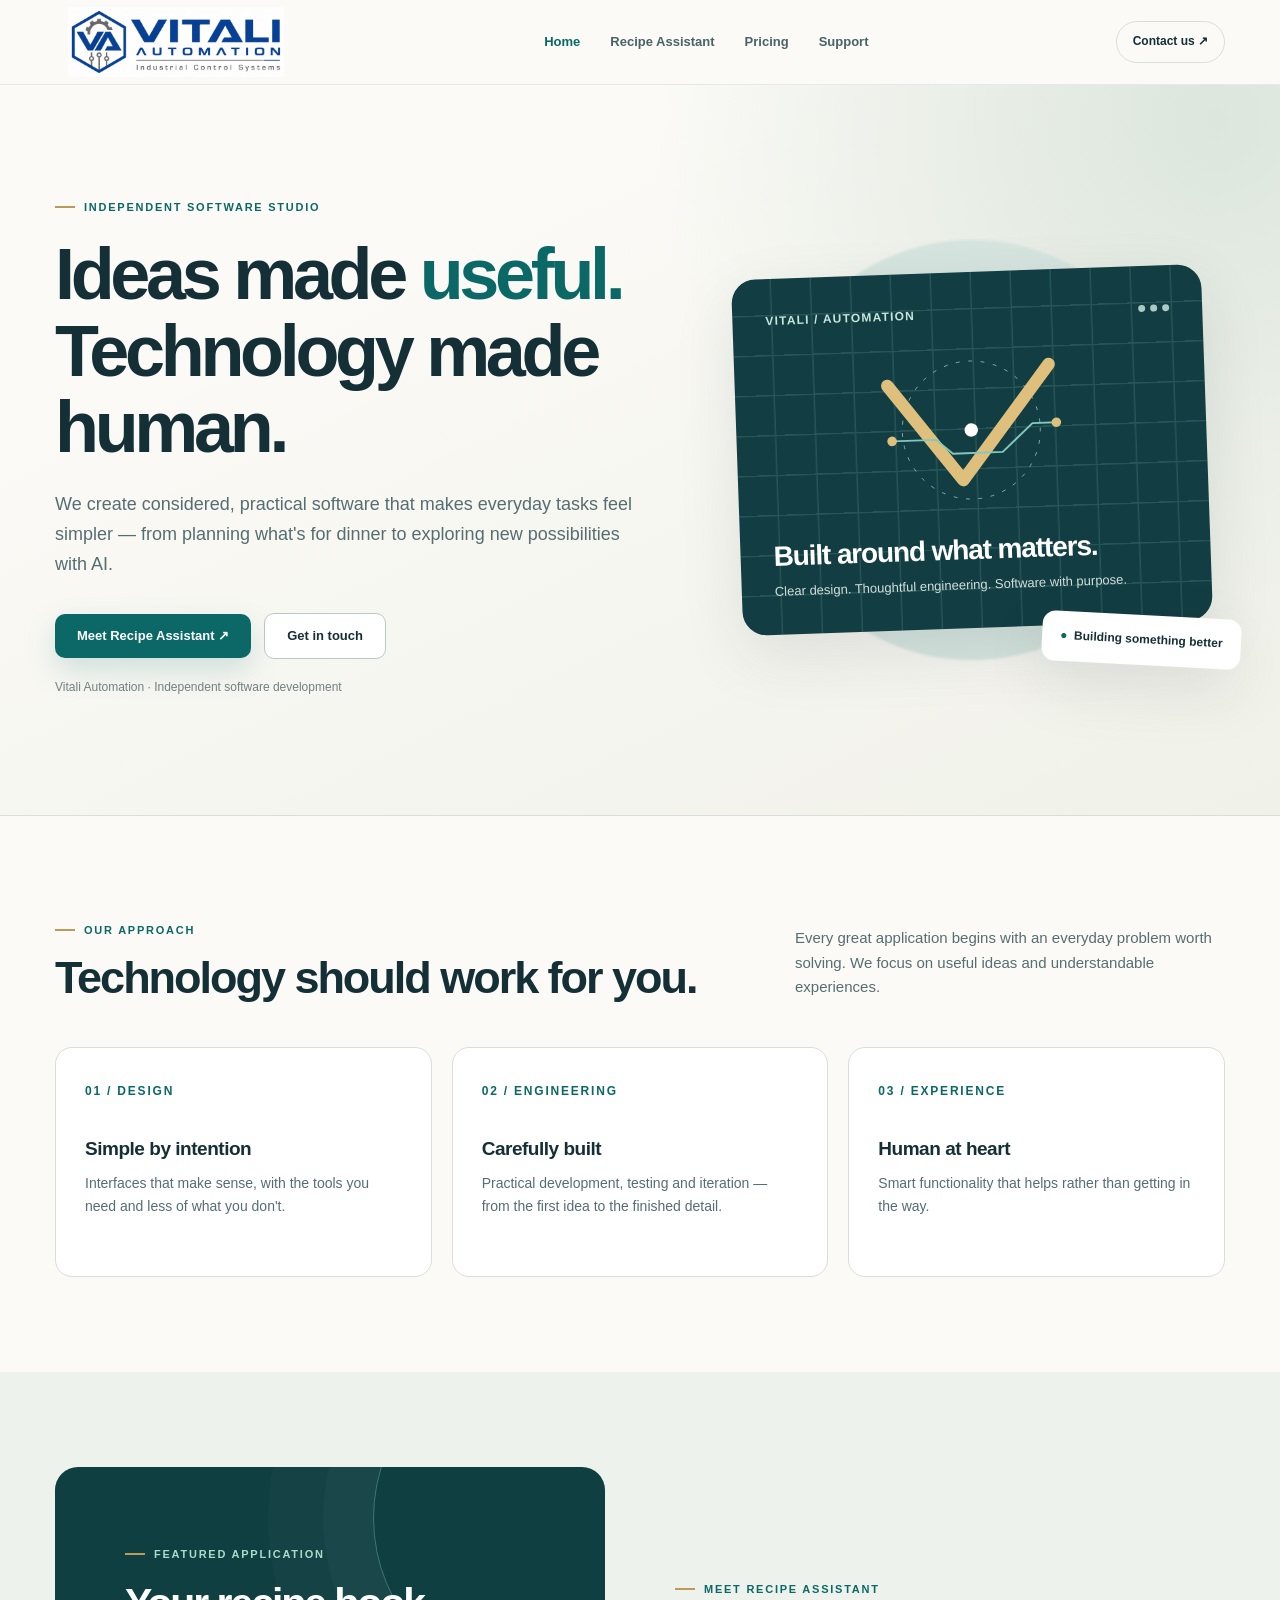
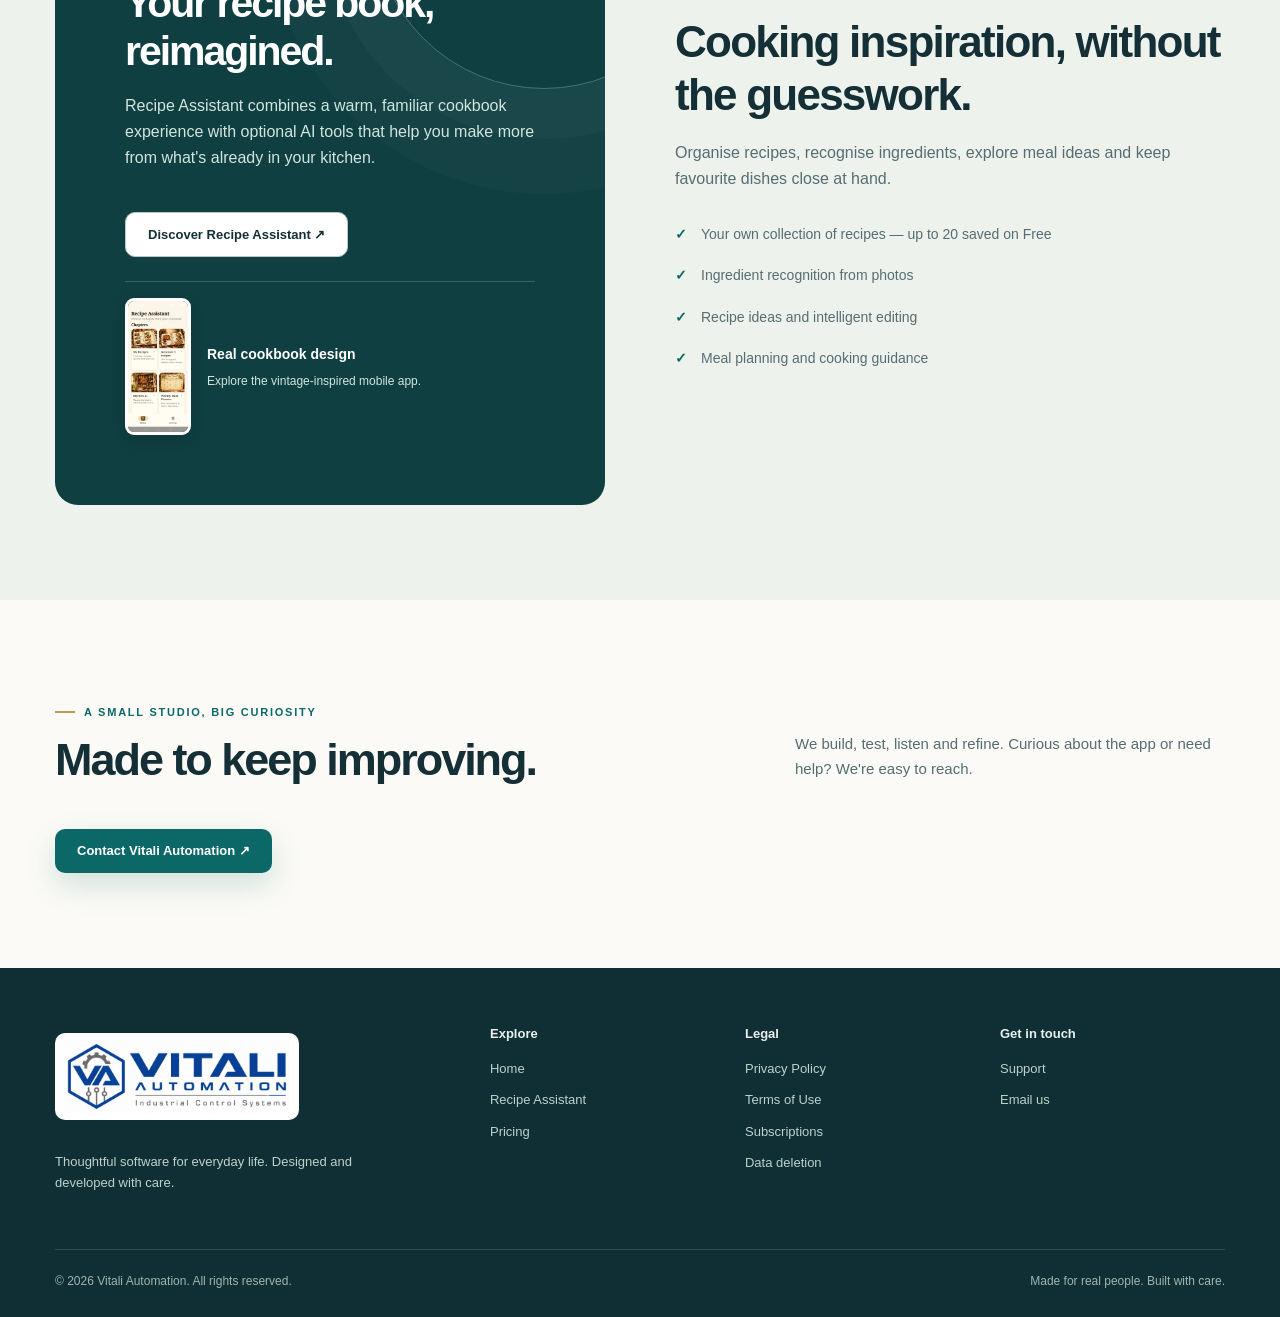
==== commit 8f99ee82: "Update free plan, subscriptions" ====
--- a/index.html
+++ b/index.html
@@ -1 +1,2 @@
-<!doctype html><html lang="en"><head><meta charset="utf-8"/><meta name="viewport" content="width=device-width, initial-scale=1"/><meta name="robots" content="noindex,nofollow"/><meta name="description" content="Vitali Automation builds thoughtful software and useful AI-powered tools."/><meta name="theme-color" content="#0b6866"/><title>Thoughtful software and practical innovation | Vitali Automation</title><link rel="icon" href="favicon.png" type="image/png"/><link rel="stylesheet" href="site.css"/></head><body class=""><a href="#main" style="position:absolute;left:-10000px;top:0" onfocus="this.style.left='10px'" onblur="this.style.left='-10000px'">Skip to content</a><header class="site-header"><div class="container nav"><a class="brand" href="index.html" aria-label="Vitali Automation home"><img class="official-wordmark" src="vitali-automation-logo.png" width="300" height="94" alt="Vitali Automation — Industrial Control Systems"/></a><button class="menu-button" type="button" aria-label="Toggle navigation" aria-expanded="false"><svg viewBox="0 0 24 24" fill="none" stroke="currentColor" stroke-width="2"><path d="M3 6h18M3 12h18M3 18h18"/></svg></button><nav class="navlinks" aria-label="Main navigation"><a href="index.html" aria-current="page">Home</a><a href="recipe-assistant.html">Recipe Assistant</a><a href="subscriptions.html">Pricing</a><a href="support.html">Support</a></nav><a class="nav-action" href="mailto:vitaliautomation@gmail.com">Contact us ↗</a></div></header><main id="main"><section class="hero"><div class="container"><div><div class="eyebrow">Independent software studio</div><h1>Ideas made <em>useful.</em><br/>Technology made human.</h1><p class="lede">We create considered, practical software that makes everyday tasks feel simpler — from planning what's for dinner to exploring new possibilities with AI.</p><div class="hero-actions"><a class="btn primary" href="recipe-assistant.html">Meet Recipe Assistant ↗</a><a class="btn secondary" href="support.html">Get in touch</a></div><p class="tiny-note">Vitali Automation · Independent software development</p></div><div class="visual" aria-hidden="true"><div class="engineering-card"><div class="bar-top"><span>VITALI / AUTOMATION</span><div class="dot-row"><i></i><i></i><i></i></div></div><div class="wire-mark"><svg viewBox="0 0 240 190" fill="none" xmlns="http://www.w3.org/2000/svg"><circle cx="120" cy="95" r="72" stroke="#79b4ab" stroke-width="1" stroke-dasharray="4 9"/><path d="M34 46L110 147L203 29" stroke="#dfbf7c" stroke-width="13" stroke-linecap="round" stroke-linejoin="round"/><path d="M37 104H83L100 119H152L184 90H209" stroke="#84c7bb" stroke-width="2"/><circle cx="37" cy="104" r="5" fill="#dfbf7c"/><circle cx="209" cy="90" r="5" fill="#dfbf7c"/><circle cx="120" cy="95" r="7" fill="#fff"/></svg></div><h3>Built around what matters.</h3><p>Clear design. Thoughtful engineering. Software with purpose.</p></div><div class="float-pill"><span>●</span>&nbsp; Building something better</div></div></div></section><section class="section"><div class="container"><div class="section-head"><div><div class="eyebrow">Our approach</div><h2>Technology should work for you.</h2></div><p>Every great application begins with an everyday problem worth solving. We focus on useful ideas and understandable experiences.</p></div><div class="grid-3"><article class="feature"><span class="num">01 / DESIGN</span><h3>Simple by intention</h3><p>Interfaces that make sense, with the tools you need and less of what you don't.</p></article><article class="feature"><span class="num">02 / ENGINEERING</span><h3>Carefully built</h3><p>Practical development, testing and iteration — from the first idea to the finished detail.</p></article><article class="feature"><span class="num">03 / EXPERIENCE</span><h3>Human at heart</h3><p>Smart functionality that helps rather than getting in the way.</p></article></div></div></section><section class="section tinted"><div class="container split"><div class="dark-panel"><div class="eyebrow">Featured application</div><h2>Your recipe book, reimagined.</h2><p>Recipe Assistant combines a warm, familiar cookbook experience with optional AI tools that help you make more from what's already in your kitchen.</p><a class="btn secondary" href="recipe-assistant.html" style="margin-top:24px">Discover Recipe Assistant ↗</a><div class="home-app-peek"><img src="app-cookbook-home.webp" width="800" height="1750" loading="lazy" alt="Real Recipe Assistant cookbook homepage on Android"/><div><strong>Real cookbook design</strong><span>Explore the vintage-inspired mobile app.</span></div></div></div><div><div class="eyebrow">Meet Recipe Assistant</div><h2 style="font:800 clamp(30px,4vw,44px)/1.2 Manrope,sans-serif;letter-spacing:-.04em;margin:18px 0">Cooking inspiration, without the guesswork.</h2><p class="muted">Organise recipes, recognise ingredients, explore meal ideas and keep favourite dishes close at hand.</p><ul class="list-check"><li>Your own collection of recipes</li><li>Ingredient recognition from photos</li><li>Recipe ideas and intelligent editing</li><li>Meal planning and cooking guidance</li></ul></div></div></section><section class="section"><div class="container"><div class="section-head"><div><div class="eyebrow">A small studio, big curiosity</div><h2>Made to keep improving.</h2></div><p>We build, test, listen and refine. Curious about the app or need help? We're easy to reach.</p></div><a class="btn primary" href="support.html">Contact Vitali Automation ↗</a></div></section></main><footer class="footer"><div class="container"><div class="footer-top"><div><a class="brand" href="index.html"><img class="official-wordmark" src="vitali-automation-logo.png" width="300" height="94" alt="Vitali Automation — Industrial Control Systems"/></a><p>Thoughtful software for everyday life. Designed and developed with care.</p></div><div><h4>Explore</h4><a href="index.html">Home</a><a href="recipe-assistant.html">Recipe Assistant</a><a href="subscriptions.html">Pricing</a></div><div><h4>Legal</h4><a href="privacy-policy.html">Privacy Policy</a><a href="terms.html">Terms of Use</a><a href="subscriptions.html">Subscriptions</a><a href="data-deletion.html">Data deletion</a></div><div><h4>Get in touch</h4><a href="support.html">Support</a><a href="mailto:vitaliautomation@gmail.com">Email us</a></div></div><div class="footer-bottom"><span>© <span data-year>2026</span> Vitali Automation. All rights reserved.</span><span>Made for real people. Built with care.</span></div></div></footer><script src="site.js" defer></script></body></html>+<!DOCTYPE html>
+<html lang="en"><head><meta charset="utf-8"/><meta content="width=device-width, initial-scale=1" name="viewport"/><meta content="noindex,nofollow" name="robots"/><meta content="Vitali Automation builds thoughtful software and useful AI-powered tools." name="description"/><meta content="#0b6866" name="theme-color"/><title>Thoughtful software and practical innovation | Vitali Automation</title><link href="favicon.png" rel="icon" type="image/png"/><link href="site-v5.css" rel="stylesheet"/></head><body class=""><a href="#main" onblur="this.style.left='-10000px'" onfocus="this.style.left='10px'" style="position:absolute;left:-10000px;top:0">Skip to content</a><header class="site-header"><div class="container nav"><a aria-label="Vitali Automation home" class="brand" href="index.html"><img alt="Vitali Automation — Industrial Control Systems" class="official-wordmark" height="94" src="vitali-automation-logo.png" width="300"/></a><button aria-expanded="false" aria-label="Toggle navigation" class="menu-button" type="button"><svg fill="none" stroke="currentColor" stroke-width="2" viewbox="0 0 24 24"><path d="M3 6h18M3 12h18M3 18h18"></path></svg></button><nav aria-label="Main navigation" class="navlinks"><a aria-current="page" href="index.html">Home</a><a href="recipe-assistant.html">Recipe Assistant</a><a href="subscriptions.html">Pricing</a><a href="support.html">Support</a></nav><a class="nav-action" href="mailto:vitaliautomation@gmail.com">Contact us ↗</a></div></header><main id="main"><section class="hero"><div class="container"><div><div class="eyebrow">Independent software studio</div><h1>Ideas made <em>useful.</em><br/>Technology made human.</h1><p class="lede">We create considered, practical software that makes everyday tasks feel simpler — from planning what's for dinner to exploring new possibilities with AI.</p><div class="hero-actions"><a class="btn primary" href="recipe-assistant.html">Meet Recipe Assistant ↗</a><a class="btn secondary" href="support.html">Get in touch</a></div><p class="tiny-note">Vitali Automation · Independent software development</p></div><div aria-hidden="true" class="visual"><div class="engineering-card"><div class="bar-top"><span>VITALI / AUTOMATION</span><div class="dot-row"><i></i><i></i><i></i></div></div><div class="wire-mark"><svg fill="none" viewbox="0 0 240 190" xmlns="http://www.w3.org/2000/svg"><circle cx="120" cy="95" r="72" stroke="#79b4ab" stroke-dasharray="4 9" stroke-width="1"></circle><path d="M34 46L110 147L203 29" stroke="#dfbf7c" stroke-linecap="round" stroke-linejoin="round" stroke-width="13"></path><path d="M37 104H83L100 119H152L184 90H209" stroke="#84c7bb" stroke-width="2"></path><circle cx="37" cy="104" fill="#dfbf7c" r="5"></circle><circle cx="209" cy="90" fill="#dfbf7c" r="5"></circle><circle cx="120" cy="95" fill="#fff" r="7"></circle></svg></div><h3>Built around what matters.</h3><p>Clear design. Thoughtful engineering. Software with purpose.</p></div><div class="float-pill"><span>●</span>  Building something better</div></div></div></section><section class="section"><div class="container"><div class="section-head"><div><div class="eyebrow">Our approach</div><h2>Technology should work for you.</h2></div><p>Every great application begins with an everyday problem worth solving. We focus on useful ideas and understandable experiences.</p></div><div class="grid-3"><article class="feature"><span class="num">01 / DESIGN</span><h3>Simple by intention</h3><p>Interfaces that make sense, with the tools you need and less of what you don't.</p></article><article class="feature"><span class="num">02 / ENGINEERING</span><h3>Carefully built</h3><p>Practical development, testing and iteration — from the first idea to the finished detail.</p></article><article class="feature"><span class="num">03 / EXPERIENCE</span><h3>Human at heart</h3><p>Smart functionality that helps rather than getting in the way.</p></article></div></div></section><section class="section tinted"><div class="container split"><div class="dark-panel"><div class="eyebrow">Featured application</div><h2>Your recipe book, reimagined.</h2><p>Recipe Assistant combines a warm, familiar cookbook experience with optional AI tools that help you make more from what's already in your kitchen.</p><a class="btn secondary" href="recipe-assistant.html" style="margin-top:24px">Discover Recipe Assistant ↗</a><div class="home-app-peek"><img alt="Real Recipe Assistant cookbook homepage on Android" height="1750" loading="lazy" src="app-cookbook-home.webp" width="800"/><div><strong>Real cookbook design</strong><span>Explore the vintage-inspired mobile app.</span></div></div></div><div><div class="eyebrow">Meet Recipe Assistant</div><h2 style="font:800 clamp(30px,4vw,44px)/1.2 Manrope,sans-serif;letter-spacing:-.04em;margin:18px 0">Cooking inspiration, without the guesswork.</h2><p class="muted">Organise recipes, recognise ingredients, explore meal ideas and keep favourite dishes close at hand.</p><ul class="list-check"><li>Your own collection of recipes — up to 20 saved on Free</li><li>Ingredient recognition from photos</li><li>Recipe ideas and intelligent editing</li><li>Meal planning and cooking guidance</li></ul></div></div></section><section class="section"><div class="container"><div class="section-head"><div><div class="eyebrow">A small studio, big curiosity</div><h2>Made to keep improving.</h2></div><p>We build, test, listen and refine. Curious about the app or need help? We're easy to reach.</p></div><a class="btn primary" href="support.html">Contact Vitali Automation ↗</a></div></section></main><footer class="footer"><div class="container"><div class="footer-top"><div><a class="brand" href="index.html"><img alt="Vitali Automation — Industrial Control Systems" class="official-wordmark" height="94" src="vitali-automation-logo.png" width="300"/></a><p>Thoughtful software for everyday life. Designed and developed with care.</p></div><div><h4>Explore</h4><a href="index.html">Home</a><a href="recipe-assistant.html">Recipe Assistant</a><a href="subscriptions.html">Pricing</a></div><div><h4>Legal</h4><a href="privacy-policy.html">Privacy Policy</a><a href="terms.html">Terms of Use</a><a href="subscriptions.html">Subscriptions</a><a href="data-deletion.html">Data deletion</a></div><div><h4>Get in touch</h4><a href="support.html">Support</a><a href="mailto:vitaliautomation@gmail.com">Email us</a></div></div><div class="footer-bottom"><span>© <span data-year="">2026</span> Vitali Automation. All rights reserved.</span><span>Made for real people. Built with care.</span></div></div></footer><script defer="" src="site.js"></script></body></html>
--- a/site-v5.css
+++ b/site-v5.css
@@ -0,0 +1,52 @@
+:root{--ink:#142f36;--muted:#566d72;--teal:#0b6866;--teal2:#087d75;--sand:#f4f0e6;--cream:#fbfaf6;--line:#d8ded9;--gold:#bc9b58;--rust:#a5653f;--white:#fff;--shadow:0 22px 64px rgba(15,40,41,.10)}
+*{box-sizing:border-box}html{scroll-behavior:smooth}body{margin:0;font-family:'DM Sans',Arial,sans-serif;color:var(--ink);background:var(--cream);line-height:1.65}a{color:inherit;text-decoration:none}button{font:inherit}a:focus-visible,button:focus-visible{outline:3px solid #f3bb59;outline-offset:3px}img{max-width:100%}.container{width:min(1170px,calc(100% - 44px));margin-inline:auto}.site-header{position:sticky;top:0;z-index:40;background:rgba(251,250,246,.96);border-bottom:1px solid rgba(20,47,54,.08);backdrop-filter:blur(20px)}.nav{min-height:80px;display:flex;align-items:center;justify-content:space-between;gap:25px}.brand{display:flex;gap:12px;align-items:center;font-family:Manrope,sans-serif;font-size:17px;font-weight:800;letter-spacing:-.025em;white-space:nowrap}.brand svg{width:41px;height:41px}.brand small{display:block;font-size:9px;letter-spacing:.16em;font-weight:800;text-transform:uppercase;color:var(--teal)}.navlinks{display:flex;gap:30px;align-items:center}.navlinks a{font-size:13px;font-weight:700;color:#486267}.navlinks a:hover,.navlinks a[aria-current=page]{color:var(--teal)}.nav .nav-action{border:1px solid var(--line);padding:10px 16px;border-radius:100px;font-size:12px;font-weight:800;white-space:nowrap}.menu-button{display:none;border:0;background:transparent;padding:9px;cursor:pointer}.menu-button svg{height:24px;width:24px}.eyebrow{display:inline-flex;gap:9px;align-items:center;text-transform:uppercase;letter-spacing:.16em;color:var(--teal);font-weight:800;font-size:11px}.eyebrow::before{content:'';width:20px;height:2px;background:var(--gold)}.hero{position:relative;overflow:hidden;background:radial-gradient(circle at 95% 5%,#dce6dc 0,transparent 40%),linear-gradient(155deg,#fbfaf6 26%,#f0f1e9 100%);border-bottom:1px solid var(--line)}.hero .container{display:grid;grid-template-columns:1.08fr .92fr;align-items:center;gap:70px;padding-block:105px 105px}.hero h1,.page-hero h1{font:800 clamp(44px,5.7vw,72px)/1.06 Manrope,sans-serif;letter-spacing:-.06em;margin:20px 0 25px}.hero h1 em{font-style:normal;color:var(--teal)}.lede{font-size:18px;color:var(--muted);max-width:580px}.hero-actions{display:flex;gap:13px;align-items:center;flex-wrap:wrap;margin-top:34px}.btn{display:inline-flex;align-items:center;justify-content:center;border-radius:10px;padding:14px 22px;font-weight:800;font-size:13px;line-height:1.2;transition:transform .2s,box-shadow .2s}.btn:hover{transform:translateY(-2px)}.btn.primary{background:var(--teal);color:#fff;box-shadow:0 12px 30px rgba(8,104,102,.17)}.btn.secondary{border:1px solid #b8c8c4;background:#fff;color:var(--ink)}.tiny-note{font-size:12px;color:#718080;margin-top:19px}.visual{position:relative;min-height:500px;display:grid;place-items:center}.visual::before{content:'';position:absolute;width:420px;height:420px;border-radius:50%;background:#d5e4de;filter:blur(1px)}.engineering-card{position:relative;width:min(100%,470px);background:#123d42;border-radius:24px;padding:33px;box-shadow:var(--shadow);color:white;transform:rotate(-2deg);overflow:hidden}.engineering-card::after{content:'';position:absolute;inset:0;pointer-events:none;opacity:.17;background:repeating-linear-gradient(90deg,transparent 0 38px,#8dd1c2 39px 40px),repeating-linear-gradient(0deg,transparent 0 38px,#8dd1c2 39px 40px)}.engineering-card>*{position:relative;z-index:1}.bar-top{display:flex;justify-content:space-between;align-items:center;color:#c5e6dc;font-size:12px;font-weight:800;letter-spacing:.1em}.dot-row{display:flex;gap:5px}.dot-row i{height:7px;width:7px;border-radius:50%;background:#aacac3}.wire-mark{display:grid;place-items:center;height:210px}.wire-mark svg{width:230px;height:190px;overflow:visible}.engineering-card h3{font:800 28px/1.1 Manrope,sans-serif;letter-spacing:-.04em;margin:0 0 8px}.engineering-card p{font-size:13px;color:#d3dfdc;margin:0}.float-pill{position:absolute;right:-16px;bottom:35px;z-index:3;background:white;color:var(--ink);padding:15px 18px;border-radius:13px;box-shadow:var(--shadow);font-weight:800;font-size:12px;transform:rotate(3deg)}.float-pill span{color:var(--teal)}.section{padding-block:95px}.section.tinted{background:#edf2ed}.section-head{display:flex;justify-content:space-between;gap:28px;align-items:end;margin-bottom:32px}.section-head h2{font:800 clamp(29px,3.7vw,45px)/1.14 Manrope,sans-serif;letter-spacing:-.045em;margin:12px 0}.section-head p{color:var(--muted);max-width:430px;font-size:15px}.grid-3{display:grid;grid-template-columns:repeat(3,1fr);gap:20px}.feature{background:white;border:1px solid var(--line);border-radius:17px;padding:29px;min-height:230px;transition:transform .2s,box-shadow .2s}.feature:hover{transform:translateY(-4px);box-shadow:0 12px 32px #123b3511}.feature .num{color:var(--teal);font-size:12px;letter-spacing:.15em;font-weight:800}.feature h3{font:800 19px/1.3 Manrope,sans-serif;letter-spacing:-.025em;margin:34px 0 10px}.feature p{color:var(--muted);margin:0;font-size:14px}.split{display:grid;grid-template-columns:1fr 1fr;align-items:center;gap:70px}.dark-panel{background:#103f41;color:white;padding:70px;border-radius:23px;position:relative;overflow:hidden}.dark-panel:after{content:'';position:absolute;right:-110px;top:-120px;width:340px;height:340px;border:1px solid #79b6a777;border-radius:50%;box-shadow:0 0 0 50px #ffffff05,0 0 0 105px #ffffff05}.dark-panel>*{position:relative;z-index:1}.dark-panel .eyebrow{color:#a8dbca}.dark-panel h2{font:800 41px/1.16 Manrope,sans-serif;letter-spacing:-.05em;margin:17px 0}.dark-panel p{color:#d1e5de}.list-check{list-style:none;padding:0;margin:22px 0}.list-check li{padding:9px 0 9px 26px;position:relative;font-size:14px;color:var(--muted)}.list-check li:before{content:'✓';position:absolute;left:0;color:var(--teal);font-weight:800}.footer{padding:55px 0 25px;background:#102f34;color:#e8f0ee}.footer-top{display:grid;grid-template-columns:1.8fr 1fr 1fr 1fr;gap:30px;padding-bottom:42px}.footer h4{font-size:13px;margin:0 0 14px}.footer a{display:block;font-size:13px;margin:10px 0;color:#bdd1cb}.footer a:hover{color:white}.footer p{font-size:13px;color:#bdd1cb;max-width:320px}.footer .brand{color:white}.footer-bottom{display:flex;align-items:center;justify-content:space-between;border-top:1px solid #ffffff22;padding-top:22px;color:#9fb5b0;font-size:12px;gap:12px}.page-hero{background:linear-gradient(145deg,#eaf0ea,#fbf9f3);padding:83px 0 75px;border-bottom:1px solid var(--line)}.page-hero h1{max-width:830px}.page-hero .lede{max-width:730px}.content{max-width:850px;margin:0 auto;padding:68px 0 100px}.content h2{font:800 24px/1.3 Manrope,sans-serif;letter-spacing:-.025em;margin:35px 0 10px}.content h3{font:800 17px Manrope,sans-serif}.content p,.content li{color:#465e62;font-size:15px}.content a{color:var(--teal);text-decoration:underline;text-underline-offset:3px}.content ul{padding-left:22px}.notice{background:#fff5df;border:1px solid #ead5a9;border-radius:12px;padding:15px 18px;color:#7a5530;font-size:13px;margin:25px 0}.notice strong{display:block;margin-bottom:3px;color:#654321}.recipe-hero{background:#f3ebdb;padding:84px 0}.recipe-hero .split{gap:45px}.recipe-hero h1{font:700 clamp(40px,5vw,65px)/1.1 'Playfair Display',Georgia,serif;letter-spacing:-.03em;margin:18px 0}.recipe-hero .lede{font-size:16px}.book{max-width:460px;margin:auto;transform:rotate(3deg);background:#fff7e8;border:13px solid #603d2d;border-left-width:30px;border-radius:15px 26px 26px 15px;padding:28px 25px;box-shadow:24px 24px 65px #7b644344, inset 6px 0 22px #af8c4a18;min-height:360px}.book .chapter{text-transform:uppercase;letter-spacing:.18em;color:#9d7e57;font-size:10px;font-weight:800}.book h3{font:700 30px 'Playfair Display',Georgia,serif;color:#603d2d;margin:10px 0}.book small{display:block;color:#9d7654}.book-art{font-size:95px;text-align:center;margin:14px auto}.book-footer{border-top:1px solid #d5bfa0;padding-top:12px;color:#80583e;font-size:12px}.status-chip{display:inline-flex;background:#f6ead5;color:#8c643e;border:1px solid #e2c9a2;border-radius:40px;padding:7px 12px;font-size:11px;font-weight:800;letter-spacing:.04em}.price-card{background:#fff;border:1px solid var(--line);border-radius:22px;padding:34px;max-width:610px;box-shadow:var(--shadow)}.price-card .price{font:800 60px/1.1 Manrope,sans-serif;letter-spacing:-.06em}.price-card .price span{font:600 15px 'DM Sans',sans-serif;color:var(--muted);letter-spacing:0}.subline{color:var(--muted);font-size:14px}.faq details{border-bottom:1px solid var(--line);padding:16px 0}.faq summary{cursor:pointer;font-weight:800}.faq details p{font-size:14px;color:var(--muted);margin:10px 0}.support-card{background:#edf3ee;border:1px solid var(--line);border-radius:22px;padding:32px;max-width:640px}.support-card a{font-size:20px;font-weight:800;overflow-wrap:anywhere}.muted{color:var(--muted)}.callout{background:#fff;border:1px solid var(--line);padding:28px;border-radius:18px}.two-cards{display:grid;grid-template-columns:1fr 1fr;gap:22px}.tag-line{display:flex;align-items:center;flex-wrap:wrap;gap:10px;margin-top:24px}.tag-line span{border:1px solid #c5d7ce;border-radius:50px;padding:7px 13px;background:#ffffff9c;font-size:11px;font-weight:800;color:var(--teal)}
+@media(max-width:980px){.hero .container,.split{grid-template-columns:1fr;gap:25px}.hero .container{padding-block:70px}.visual{min-height:430px}.footer-top{grid-template-columns:repeat(2,1fr)}.grid-3{grid-template-columns:repeat(2,1fr)}.navlinks{gap:17px}.navlinks a{font-size:12px}.dark-panel{padding:44px}}
+@media(max-width:670px){.container{width:calc(100% - 34px)}.nav{min-height:67px}.menu-button{display:block}.navlinks{display:none;position:absolute;left:0;right:0;top:66px;padding:18px 22px 25px;background:var(--cream);border-bottom:1px solid var(--line);box-shadow:var(--shadow);flex-direction:column;align-items:stretch}.navlinks.open{display:flex}.navlinks a{padding:7px 0;font-size:14px}.nav-action{display:none}.hero h1,.page-hero h1{font-size:40px}.hero .container{padding:55px 0}.visual{min-height:350px}.visual::before{width:290px;height:290px}.engineering-card{width:90%;padding:22px}.wire-mark{height:155px}.wire-mark svg{width:180px;height:150px}.float-pill{right:-3px;bottom:7px}.section{padding-block:65px}.section-head{display:block}.grid-3,.two-cards{grid-template-columns:1fr}.split{gap:30px}.dark-panel{padding:33px}.footer-top{grid-template-columns:1fr 1fr;gap:25px}.footer-top>div:first-child{grid-column:1 / -1}.footer-bottom{display:block}.recipe-hero{padding:55px 0}.book{max-width:340px;margin:20px auto;min-height:315px}.book-art{font-size:70px}.price-card .price{font-size:46px}}
+@media(prefers-reduced-motion:reduce){html{scroll-behavior:auto}*{transition:none!important}}
+
+
+/* V3: real Vitali Automation identity and actual Recipe Assistant product previews */
+.brand .official-wordmark{display:block;width:242px;height:auto;max-height:70px;object-fit:contain}
+.nav{min-height:84px}
+.footer .brand{display:inline-block;background:#fff;border-radius:10px;padding:7px 9px}
+.footer .brand .official-wordmark{width:226px;max-height:none}
+.phone-preview-stack{height:560px;min-width:0;position:relative;display:flex;align-items:center;justify-content:center;isolation:isolate}
+.preview-glow{position:absolute;width:470px;height:470px;max-width:100%;border-radius:50%;background:#e4d3b1;opacity:.67;filter:blur(2px);z-index:-1}
+.phone-preview{margin:0;position:absolute;width:238px;padding:8px;background:#332a26;border-radius:30px;box-shadow:0 28px 55px rgba(74,50,29,.26),inset 0 0 0 2px #755c4b;overflow:hidden}
+.phone-preview img{display:block;width:100%;height:auto;border-radius:22px}
+.phone-back{transform:translate(95px,8px) rotate(11deg);z-index:1;opacity:.96}
+.phone-front{transform:translate(-91px,-2px) rotate(-8deg);z-index:2}
+.preview-label{position:absolute;bottom:0;left:50%;transform:translateX(-50%);white-space:nowrap;border:1px solid #deccb5;background:#fffaf1;padding:7px 16px;border-radius:50px;color:#725238;font-size:11px;font-weight:800;z-index:3;box-shadow:0 8px 18px #6c4c2a1c}
+.screenshots-section{padding:88px 0 94px;background:#faf6ed;border-top:1px solid #e9deca;border-bottom:1px solid #e9deca;overflow:hidden}
+.screenshots-section .section-head h2{font-family:'Playfair Display',Georgia,serif;font-weight:700;letter-spacing:-.035em}
+.gallery-scroll-note{display:flex;justify-content:flex-end;gap:10px;color:#806043;font-size:12px;font-weight:800;letter-spacing:.04em;margin:-10px 0 15px}
+.gallery-scroll-note span{font-size:18px}
+.screenshots-rail{display:flex;gap:23px;overflow-x:auto;scroll-snap-type:x mandatory;overscroll-behavior-inline:contain;padding:12px 12px 32px 4px;scrollbar-color:#a8886b #f2e8d8;scrollbar-width:thin}
+.screenshots-rail:focus-visible{outline:3px solid #bd9654;outline-offset:4px;border-radius:12px}
+.screenshot-card{flex:0 0 248px;scroll-snap-align:start;margin:0;min-width:0}
+.screenshot-phone{padding:8px;background:#fffefa;border:1px solid #d8c8ae;border-radius:23px;box-shadow:0 13px 30px rgba(65,47,28,.13)}
+.screenshot-phone img{display:block;width:100%;height:auto;border-radius:16px}
+.screenshot-card figcaption{padding:16px 5px 4px}
+.screenshot-card figcaption strong{display:block;color:#342c25;font:700 17px/1.3 'Playfair Display',Georgia,serif}
+.screenshot-card figcaption span{display:block;margin-top:5px;color:#776a5c;font-size:12px;line-height:1.5}
+.gallery-disclaimer{font-size:12px;color:#776b60;margin:14px 0 0}
+.home-app-peek{display:flex;align-items:center;gap:16px;padding:16px 0 0;margin-top:24px;border-top:1px solid #ffffff2d}
+.home-app-peek img{width:66px;max-height:137px;height:auto;object-fit:cover;object-position:top;border-radius:9px;border:3px solid #fff;box-shadow:0 4px 13px #0002}
+.home-app-peek strong{display:block;font-size:14px}
+.home-app-peek span{display:block;color:#d1e5de;font-size:12px;line-height:1.5;margin-top:6px}
+@media(max-width:980px){.phone-preview-stack{height:570px}.nav .official-wordmark{width:205px}.nav{gap:14px}}
+@media(max-width:670px){.nav{min-height:73px}.nav .official-wordmark{width:202px}.phone-preview-stack{height:470px}.phone-preview{width:190px;padding:6px;border-radius:25px}.phone-preview img{border-radius:19px}.phone-back{transform:translate(72px,9px) rotate(11deg)}.phone-front{transform:translate(-64px,-3px) rotate(-8deg)}.preview-label{bottom:5px;font-size:10px}.screenshots-section{padding:62px 0}.screenshot-card{flex-basis:215px}.footer .brand .official-wordmark{width:220px}}
+@media(max-width:390px){.nav .official-wordmark{width:170px}.phone-preview{width:165px}.phone-preview-stack{height:414px}.phone-back{transform:translate(55px,8px) rotate(11deg)}.phone-front{transform:translate(-57px,-4px) rotate(-8deg)}}
+
+/* V4: robust bounded screen previews; prevent oversize natural-image layout. */
+.phone-preview-stack{width:100%;max-width:580px;margin-inline:auto;overflow:visible}
+.phone-preview{box-sizing:border-box;max-width:calc(100% - 20px)}
+.phone-preview img{display:block;width:100%;max-width:100%;height:auto;aspect-ratio:800/1750;object-fit:contain}
+.screenshots-rail{max-width:100%;min-width:0}
+.screenshot-card{width:248px;max-width:calc(100vw - 42px);overflow:hidden}
+.screenshot-phone{max-width:100%;overflow:hidden}
+.screenshot-phone img{width:100%;max-width:100%;height:auto;aspect-ratio:800/1750;object-fit:contain}
+@media(max-width:670px){.screenshot-card{width:215px}.phone-preview-stack{max-width:100%}}
+
+/* V5 pricing plans and responsive Free/subscription comparison */
+.pricing-plans{display:grid;grid-template-columns:repeat(2,minmax(0,1fr));gap:24px;align-items:stretch}.pricing-plans .price-card{max-width:none;height:100%;display:flex;flex-direction:column}.pricing-plans .price-card h3{font:800 26px/1.2 Manrope,Arial,sans-serif;margin:18px 0 12px;letter-spacing:-.035em}.pricing-plans .price{margin:0 0 16px}.pricing-plans .list-check{margin:15px 0;flex:1}.pricing-plans .list-check li{line-height:1.55}.price-plan-free{background:#fffdf8}.price-plan-pro{border-color:#86b4aa;box-shadow:0 15px 35px rgba(7,78,75,.09)}.plan-smallprint{margin:15px 0 0;padding-top:16px;border-top:1px solid var(--line);color:var(--muted);font-size:13px}.pricing-message{background:#e5f1e9;border:1px solid #bdd8cd;border-radius:19px;padding:25px 29px;margin-top:26px}.pricing-message strong{display:block;font:800 20px/1.35 Manrope,Arial,sans-serif}.pricing-message p{margin:9px 0 0;color:#425e5c;font-size:15px;max-width:900px}.standard-h2{font:800 clamp(30px,3vw,42px)/1.18 Manrope,Arial,sans-serif;letter-spacing:-.04em;margin:17px 0}.inline-link{color:var(--teal);text-decoration:underline}.pricing-overview .notice{max-width:none}@media(max-width:830px){.pricing-plans{grid-template-columns:1fr}.pricing-plans .price-card{height:auto}}@media(max-width:670px){.pricing-message{padding:20px}.pricing-plans .price-card{padding:24px}}
